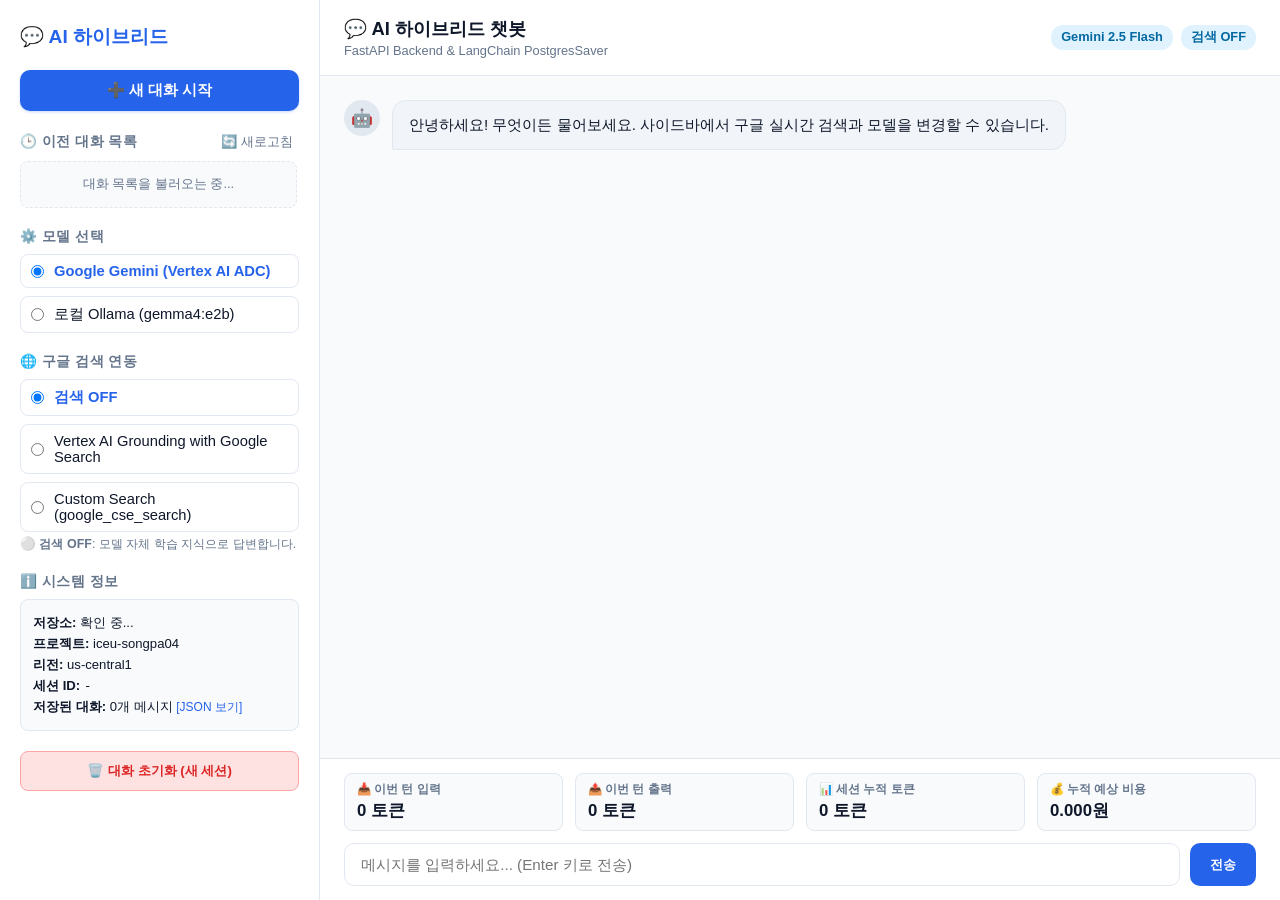
==== templates/index.html @ df87d952 "postgreSQL 연결, html/js/css 분리" ====
<!DOCTYPE html>
<html lang="ko">
<head>
  <meta charset="UTF-8">
  <meta name="viewport" content="width=device-width, initial-scale=1.0">
  <title>💬 AI 하이브리드 챗봇 (FastAPI)</title>
  <link rel="stylesheet" href="/static/css/style.css">
</head>
<body>

  <!-- 사이드바 -->
  <aside>
    <div class="brand">💬 AI 하이브리드</div>

    <button class="btn-new-chat" onclick="resetChat()">
      <span>➕ 새 대화 시작</span>
    </button>

    <div class="sessions-section">
      <div class="sessions-header">
        <div class="section-title" style="margin-bottom:0;">🕒 이전 대화 목록</div>
        <button class="btn-refresh" onclick="loadSessionsList()" title="목록 새로고침">🔄 새로고침</button>
      </div>
      <div class="sessions-container" id="sessionsList">
        <div class="sessions-empty">대화 목록을 불러오는 중...</div>
      </div>
    </div>

    <div>
      <div class="section-title">⚙️ 모델 선택</div>
      <div class="option-group">
        <label class="radio-label">
          <input type="radio" name="model" value="gemini" checked onchange="updateModelUI()">
          <span>Google Gemini (Vertex AI ADC)</span>
        </label>
        <label class="radio-label">
          <input type="radio" name="model" value="ollama" onchange="updateModelUI()">
          <span>로컬 Ollama (gemma4:e2b)</span>
        </label>
      </div>
    </div>

    <div>
      <div class="section-title">🌐 구글 검색 연동</div>
      <div class="option-group">
        <label class="radio-label">
          <input type="radio" name="searchMode" value="off" checked onchange="updateModelUI()">
          <span>검색 OFF</span>
        </label>
        <label class="radio-label">
          <input type="radio" name="searchMode" value="grounding" onchange="updateModelUI()">
          <span>Vertex AI Grounding with Google Search</span>
        </label>
        <label class="radio-label">
          <input type="radio" name="searchMode" value="cse" onchange="updateModelUI()">
          <span>Custom Search (google_cse_search)</span>
        </label>
      </div>
      <div class="search-hint" id="searchHint">
        ⚪ <b>검색 OFF</b>: 모델 자체 지식으로 답변합니다.
      </div>
    </div>

    <div>
      <div class="section-title">ℹ️ 시스템 정보</div>
      <div class="info-card">
        <div><b>저장소:</b> <span id="infoStorage">확인 중...</span></div>
        <div><b>프로젝트:</b> <span id="infoProject">iceu-songpa04</span></div>
        <div><b>리전:</b> <span id="infoLocation">us-central1</span></div>
        <div><b>세션 ID:</b> <code id="infoThread">-</code></div>
        <div><b>저장된 대화:</b> <span id="infoMsgCount">0개 메시지</span> <a id="linkHistory" href="#" target="_blank" style="font-size:0.75rem; color:var(--primary); text-decoration:none;">[JSON 보기]</a></div>
      </div>
    </div>

    <button class="btn-reset" onclick="resetChat()">
      🗑️ 대화 초기화 (새 세션)
    </button>
  </aside>

  <!-- 메인 채팅창 -->
  <main>
    <header>
      <div>
        <h2 style="font-size:1.15rem; font-weight:700;">💬 AI 하이브리드 챗봇</h2>
        <span style="font-size:0.8rem; color:var(--text-muted);">FastAPI Backend & LangChain PostgresSaver</span>
      </div>
      <div class="header-badges">
        <span class="badge" id="badgeModel">Gemini 2.5 Flash</span>
        <span class="badge" id="badgeSearch">검색 OFF</span>
      </div>
    </header>

    <div class="chat-box" id="chatBox">
      <!-- 봇 환영 메시지 -->
      <div class="msg-row bot">
        <div class="avatar bot">🤖</div>
        <div class="bubble">안녕하세요! 무엇이든 물어보세요. 사이드바에서 구글 실시간 검색과 모델을 변경할 수 있습니다.</div>
      </div>
    </div>

    <!-- 하단 토큰/비용 대시보드 및 입력창 -->
    <footer>
      <div class="metrics-bar">
        <div class="metric-card">
          <div class="metric-label">📥 이번 턴 입력</div>
          <div class="metric-val" id="metricLastInput">0 토큰</div>
        </div>
        <div class="metric-card">
          <div class="metric-label">📤 이번 턴 출력</div>
          <div class="metric-val" id="metricLastOutput">0 토큰</div>
        </div>
        <div class="metric-card">
          <div class="metric-label">📊 세션 누적 토큰</div>
          <div class="metric-val" id="metricTotalTokens">0 토큰</div>
        </div>
        <div class="metric-card">
          <div class="metric-label">💰 누적 예상 비용</div>
          <div class="metric-val" id="metricTotalCost">0.000원</div>
        </div>
      </div>

      <div class="input-bar">
        <input type="text" id="userInput" placeholder="메시지를 입력하세요... (Enter 키로 전송)" onkeydown="if(event.key==='Enter') sendMessage()">
        <button class="btn-send" id="btnSend" onclick="sendMessage()">전송</button>
      </div>
    </footer>
  </main>

  <!-- 프론트엔드 스크립트 -->
  <script src="/static/js/app.js"></script>
</body>
</html>
---- static/css/style.css ----
:root {
  --primary: #2563eb;
  --primary-hover: #1d4ed8;
  --bg-main: #f8fafc;
  --bg-card: #ffffff;
  --border-color: #e2e8f0;
  --text-main: #0f172a;
  --text-muted: #64748b;
  --bot-msg-bg: #f1f5f9;
  --user-msg-bg: #2563eb;
}

* {
  box-sizing: border-box;
  margin: 0;
  padding: 0;
}

body {
  font-family: -apple-system, BlinkMacSystemFont, "Segoe UI", Roboto, "Noto Sans KR", sans-serif;
  background-color: var(--bg-main);
  color: var(--text-main);
  display: flex;
  height: 100vh;
  overflow: hidden;
}

/* 사이드바 */
aside {
  width: 320px;
  background-color: var(--bg-card);
  border-right: 1px solid var(--border-color);
  display: flex;
  flex-direction: column;
  padding: 24px 20px;
  gap: 20px;
  overflow-y: auto;
}

.brand {
  display: flex;
  align-items: center;
  gap: 10px;
  font-size: 1.2rem;
  font-weight: 700;
  color: var(--primary);
}

.section-title {
  font-size: 0.85rem;
  text-transform: uppercase;
  font-weight: 700;
  letter-spacing: 0.5px;
  color: var(--text-muted);
  margin-bottom: 8px;
}

.option-group {
  display: flex;
  flex-direction: column;
  gap: 8px;
}

.radio-label {
  display: flex;
  align-items: center;
  gap: 10px;
  font-size: 0.92rem;
  cursor: pointer;
  padding: 8px 10px;
  border-radius: 8px;
  border: 1px solid var(--border-color);
  transition: background 0.15s;
}

.radio-label:hover {
  background: #f8fafc;
}

.radio-label input:checked + span {
  font-weight: 600;
  color: var(--primary);
}

/* 토글 스위치 */
.toggle-row {
  display: flex;
  align-items: center;
  justify-content: space-between;
  padding: 10px 12px;
  background: #f8fafc;
  border-radius: 8px;
  border: 1px solid var(--border-color);
}

.toggle-switch {
  position: relative;
  display: inline-block;
  width: 44px;
  height: 24px;
}

.toggle-switch input {
  opacity: 0;
  width: 0;
  height: 0;
}

.slider {
  position: absolute;
  cursor: pointer;
  top: 0;
  left: 0;
  right: 0;
  bottom: 0;
  background-color: #cbd5e1;
  transition: .3s;
  border-radius: 24px;
}

.slider:before {
  position: absolute;
  content: "";
  height: 18px;
  width: 18px;
  left: 3px;
  bottom: 3px;
  background-color: white;
  transition: .3s;
  border-radius: 50%;
}

input:checked + .slider {
  background-color: #10b981;
}

input:checked + .slider:before {
  transform: translateX(20px);
}

.search-hint {
  font-size: 0.78rem;
  color: var(--text-muted);
  margin-top: 4px;
  line-height: 1.4;
}

.info-card {
  background: #f8fafc;
  border: 1px solid var(--border-color);
  border-radius: 8px;
  padding: 12px;
  font-size: 0.82rem;
  line-height: 1.6;
}

/* 새 대화 시작 버튼 */
.btn-new-chat {
  background: var(--primary);
  color: white;
  border: none;
  padding: 11px 14px;
  border-radius: 10px;
  font-weight: 600;
  font-size: 0.92rem;
  cursor: pointer;
  display: flex;
  align-items: center;
  justify-content: center;
  gap: 8px;
  box-shadow: 0 1px 3px rgba(37, 99, 235, 0.25);
  transition: all 0.15s ease;
}

.btn-new-chat:hover {
  background: var(--primary-hover);
  transform: translateY(-1px);
}

/* 이전 대화 목록 */
.sessions-section {
  display: flex;
  flex-direction: column;
  gap: 8px;
}

.sessions-header {
  display: flex;
  align-items: center;
  justify-content: space-between;
}

.btn-refresh {
  background: none;
  border: none;
  color: var(--text-muted);
  cursor: pointer;
  font-size: 0.82rem;
  padding: 2px 6px;
  border-radius: 4px;
}

.btn-refresh:hover {
  background: #e2e8f0;
  color: var(--text-main);
}

.sessions-container {
  display: flex;
  flex-direction: column;
  gap: 6px;
  max-height: 240px;
  overflow-y: auto;
  padding-right: 2px;
}

.sessions-container::-webkit-scrollbar {
  width: 5px;
}

.sessions-container::-webkit-scrollbar-thumb {
  background: #cbd5e1;
  border-radius: 4px;
}

.session-item {
  display: flex;
  align-items: center;
  justify-content: space-between;
  padding: 8px 10px;
  border-radius: 8px;
  border: 1px solid var(--border-color);
  background: #ffffff;
  cursor: pointer;
  transition: all 0.15s ease;
}

.session-item:hover {
  background: #f1f5f9;
  border-color: #cbd5e1;
}

.session-item.active {
  background: #eff6ff;
  border-color: var(--primary);
  box-shadow: 0 0 0 1px var(--primary);
}

.session-item-content {
  display: flex;
  flex-direction: column;
  gap: 2px;
  overflow: hidden;
  flex: 1;
  min-width: 0;
}

.session-item-title {
  font-size: 0.85rem;
  font-weight: 600;
  color: var(--text-main);
  white-space: nowrap;
  overflow: hidden;
  text-overflow: ellipsis;
}

.session-item.active .session-item-title {
  color: var(--primary);
}

.session-item-meta {
  font-size: 0.72rem;
  color: var(--text-muted);
  display: flex;
  gap: 6px;
}

.btn-del-session {
  background: none;
  border: none;
  opacity: 0.35;
  cursor: pointer;
  padding: 3px 5px;
  border-radius: 4px;
  font-size: 0.85rem;
  transition: all 0.15s ease;
  flex-shrink: 0;
  margin-left: 6px;
}

.session-item:hover .btn-del-session {
  opacity: 0.8;
}

.btn-del-session:hover {
  opacity: 1;
  background: #fee2e2;
  color: #dc2626;
}

.sessions-empty {
  font-size: 0.8rem;
  color: var(--text-muted);
  text-align: center;
  padding: 14px 8px;
  background: #f8fafc;
  border-radius: 8px;
  border: 1px dashed var(--border-color);
}

.btn-reset {
  background: #fee2e2;
  color: #dc2626;
  border: 1px solid #fca5a5;
  padding: 10px;
  border-radius: 8px;
  font-weight: 600;
  cursor: pointer;
  display: flex;
  align-items: center;
  justify-content: center;
  gap: 6px;
  transition: background 0.15s;
}

.btn-reset:hover {
  background: #fecaca;
}

/* 메인 채팅 영역 */
main {
  flex: 1;
  display: flex;
  flex-direction: column;
  height: 100vh;
  position: relative;
}

header {
  padding: 16px 24px;
  background: var(--bg-card);
  border-bottom: 1px solid var(--border-color);
  display: flex;
  align-items: center;
  justify-content: space-between;
}

.header-badges {
  display: flex;
  gap: 8px;
  font-size: 0.8rem;
}

.badge {
  padding: 4px 10px;
  border-radius: 12px;
  background: #e0f2fe;
  color: #0369a1;
  font-weight: 600;
}

.badge.search-on {
  background: #d1fae5;
  color: #065f46;
}

.chat-box {
  flex: 1;
  overflow-y: auto;
  padding: 24px;
  display: flex;
  flex-direction: column;
  gap: 18px;
}

.msg-row {
  display: flex;
  gap: 12px;
  max-width: 80%;
}

.msg-row.user {
  align-self: flex-end;
  flex-direction: row-reverse;
}

.msg-row.bot {
  align-self: flex-start;
}

.avatar {
  width: 36px;
  height: 36px;
  border-radius: 50%;
  display: flex;
  align-items: center;
  justify-content: center;
  font-size: 1.1rem;
  flex-shrink: 0;
}

.avatar.bot {
  background: #e2e8f0;
}

.avatar.user {
  background: #bfdbfe;
}

.bubble {
  padding: 12px 16px;
  border-radius: 14px;
  font-size: 0.95rem;
  line-height: 1.55;
  word-break: break-word;
  white-space: pre-wrap;
}

.msg-row.user .bubble {
  background: var(--user-msg-bg);
  color: white;
  border-bottom-right-radius: 2px;
}

.msg-row.bot .bubble {
  background: var(--bot-msg-bg);
  color: var(--text-main);
  border: 1px solid var(--border-color);
  border-bottom-left-radius: 2px;
}

.sources-box {
  margin-top: 10px;
  padding-top: 8px;
  border-top: 1px dashed #cbd5e1;
  font-size: 0.8rem;
  color: #475569;
}

.source-link {
  display: inline-block;
  margin-right: 8px;
  margin-top: 4px;
  color: var(--primary);
  text-decoration: none;
  background: white;
  padding: 3px 8px;
  border-radius: 6px;
  border: 1px solid var(--border-color);
}

.source-link:hover {
  text-decoration: underline;
}

/* 대시보드 하단 고정 영역 */
footer {
  background: var(--bg-card);
  border-top: 1px solid var(--border-color);
  padding: 14px 24px;
  display: flex;
  flex-direction: column;
  gap: 12px;
}

.metrics-bar {
  display: grid;
  grid-template-columns: repeat(4, 1fr);
  gap: 12px;
}

.metric-card {
  background: #f8fafc;
  border: 1px solid var(--border-color);
  border-radius: 8px;
  padding: 8px 12px;
}

.metric-label {
  font-size: 0.72rem;
  color: var(--text-muted);
  font-weight: 600;
}

.metric-val {
  font-size: 1.05rem;
  font-weight: 700;
  color: var(--text-main);
  margin-top: 2px;
}

.input-bar {
  display: flex;
  gap: 10px;
}

.input-bar input {
  flex: 1;
  padding: 12px 16px;
  border-radius: 10px;
  border: 1px solid var(--border-color);
  font-size: 0.95rem;
  outline: none;
  transition: border 0.15s;
}

.input-bar input:focus {
  border-color: var(--primary);
}

.btn-send {
  background: var(--primary);
  color: white;
  border: none;
  padding: 0 20px;
  border-radius: 10px;
  font-weight: 600;
  cursor: pointer;
  display: flex;
  align-items: center;
  gap: 6px;
  transition: background 0.15s;
}

.btn-send:hover {
  background: var(--primary-hover);
}

.btn-send:disabled {
  background: #94a3b8;
  cursor: not-allowed;
}

/* 로딩 애니메이션 */
.typing {
  display: inline-flex;
  gap: 4px;
  padding: 6px 10px;
}

.typing span {
  width: 6px;
  height: 6px;
  background: #64748b;
  border-radius: 50%;
  animation: bounce 1.2s infinite ease-in-out;
}

.typing span:nth-child(2) {
  animation-delay: 0.2s;
}

.typing span:nth-child(3) {
  animation-delay: 0.4s;
}

@keyframes bounce {
  0%, 80%, 100% {
    transform: translateY(0);
  }
  40% {
    transform: translateY(-6px);
  }
}
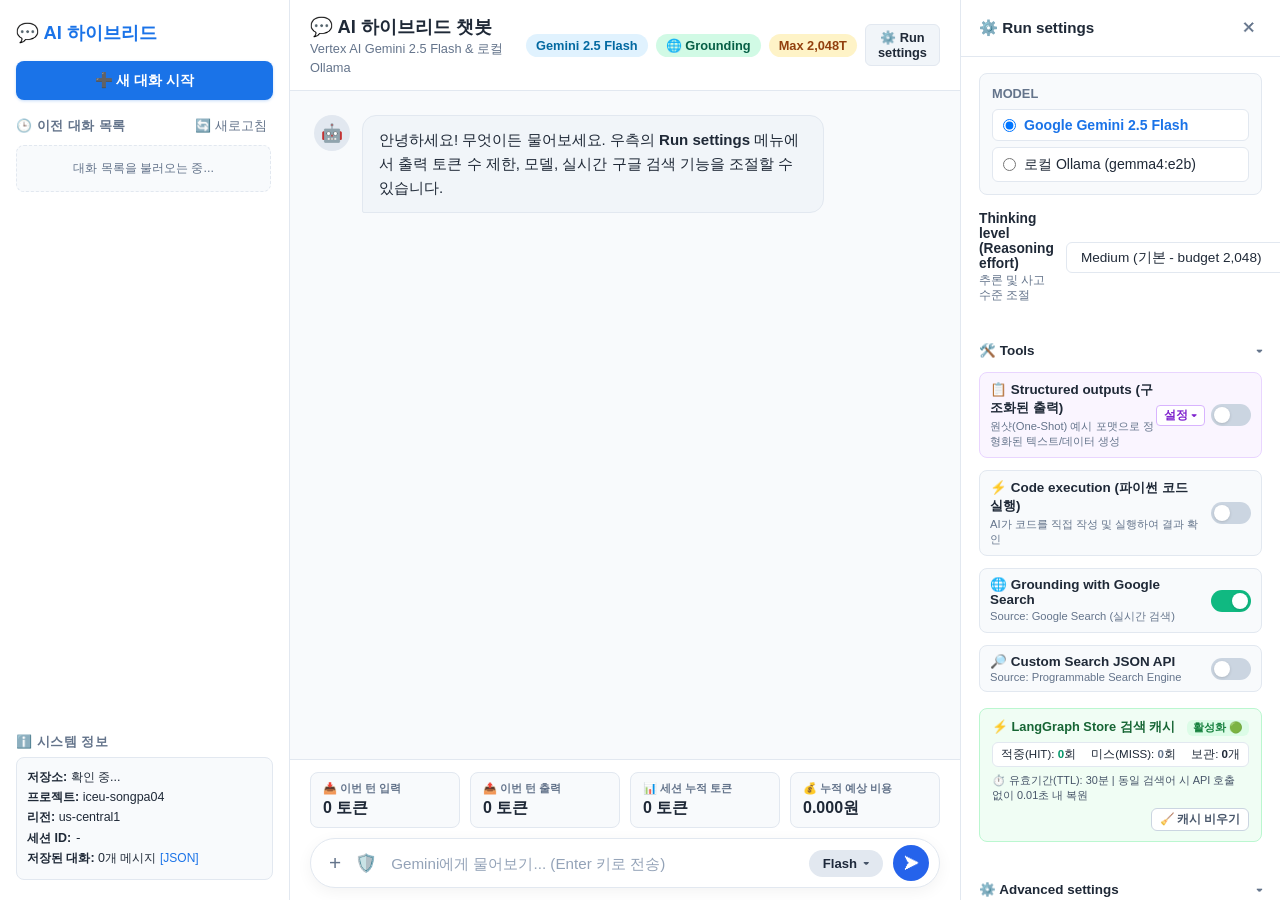
==== commit c3c25106: "feat: update index.html for improved UI and functionality - Changed title to reflect Google AI Studi" ====
--- a/templates/index.html
+++ b/templates/index.html
@@ -3,13 +3,13 @@
 <head>
   <meta charset="UTF-8">
   <meta name="viewport" content="width=device-width, initial-scale=1.0">
-  <title>💬 AI 하이브리드 챗봇 (FastAPI)</title>
+  <title>💬 AI 하이브리드 챗봇 (Google AI Studio 스타일)</title>
   <link rel="stylesheet" href="/static/css/style.css">
 </head>
 <body>
 
-  <!-- 사이드바 -->
-  <aside>
+  <!-- [1] 좌측 사이드바: 대화 목록 & 세션 관리 -->
+  <aside class="sidebar-left">
     <div class="brand">💬 AI 하이브리드</div>
 
     <button class="btn-new-chat" onclick="resetChat()">
@@ -18,7 +18,7 @@
 
     <div class="sessions-section">
       <div class="sessions-header">
-        <div class="section-title" style="margin-bottom:0;">🕒 이전 대화 목록</div>
+        <div class="section-title">🕒 이전 대화 목록</div>
         <button class="btn-refresh" onclick="loadSessionsList()" title="목록 새로고침">🔄 새로고침</button>
       </div>
       <div class="sessions-container" id="sessionsList">
@@ -27,66 +27,33 @@
     </div>
 
     <div>
-      <div class="section-title">⚙️ 모델 선택</div>
-      <div class="option-group">
-        <label class="radio-label">
-          <input type="radio" name="model" value="gemini" checked onchange="updateModelUI()">
-          <span>Google Gemini (Vertex AI ADC)</span>
-        </label>
-        <label class="radio-label">
-          <input type="radio" name="model" value="ollama" onchange="updateModelUI()">
-          <span>로컬 Ollama (gemma4:e2b)</span>
-        </label>
-      </div>
-    </div>
-
-    <div>
-      <div class="section-title">🌐 구글 검색 연동</div>
-      <div class="option-group">
-        <label class="radio-label">
-          <input type="radio" name="searchMode" value="off" checked onchange="updateModelUI()">
-          <span>검색 OFF</span>
-        </label>
-        <label class="radio-label">
-          <input type="radio" name="searchMode" value="grounding" onchange="updateModelUI()">
-          <span>Vertex AI Grounding with Google Search</span>
-        </label>
-        <label class="radio-label">
-          <input type="radio" name="searchMode" value="cse" onchange="updateModelUI()">
-          <span>Custom Search (google_cse_search)</span>
-        </label>
-      </div>
-      <div class="search-hint" id="searchHint">
-        ⚪ <b>검색 OFF</b>: 모델 자체 지식으로 답변합니다.
-      </div>
-    </div>
-
-    <div>
-      <div class="section-title">ℹ️ 시스템 정보</div>
+      <div class="section-title" style="margin-bottom:6px;">ℹ️ 시스템 정보</div>
       <div class="info-card">
         <div><b>저장소:</b> <span id="infoStorage">확인 중...</span></div>
         <div><b>프로젝트:</b> <span id="infoProject">iceu-songpa04</span></div>
         <div><b>리전:</b> <span id="infoLocation">us-central1</span></div>
         <div><b>세션 ID:</b> <code id="infoThread">-</code></div>
-        <div><b>저장된 대화:</b> <span id="infoMsgCount">0개 메시지</span> <a id="linkHistory" href="#" target="_blank" style="font-size:0.75rem; color:var(--primary); text-decoration:none;">[JSON 보기]</a></div>
-      </div>
-    </div>
-
-    <button class="btn-reset" onclick="resetChat()">
-      🗑️ 대화 초기화 (새 세션)
-    </button>
+        <div><b>저장된 대화:</b> <span id="infoMsgCount">0개 메시지</span> <a id="linkHistory" href="#" target="_blank" style="font-size:0.75rem; color:var(--primary); text-decoration:none;">[JSON]</a></div>
+      </div>
+    </div>
   </aside>
 
-  <!-- 메인 채팅창 -->
+  <!-- [2] 중앙 메인 채팅창 -->
   <main>
     <header>
       <div>
         <h2 style="font-size:1.15rem; font-weight:700;">💬 AI 하이브리드 챗봇</h2>
-        <span style="font-size:0.8rem; color:var(--text-muted);">FastAPI Backend & LangChain PostgresSaver</span>
+        <span style="font-size:0.8rem; color:var(--text-muted);">Vertex AI Gemini 2.5 Flash & 로컬 Ollama</span>
       </div>
       <div class="header-badges">
         <span class="badge" id="badgeModel">Gemini 2.5 Flash</span>
-        <span class="badge" id="badgeSearch">검색 OFF</span>
+        <span class="badge search-on" id="badgeSearch">🌐 Grounding</span>
+        <span class="badge token-limit-badge" id="badgeMaxTokens">Max 2,048T</span>
+        <span class="badge" id="badgeStructured" style="display:none; background:#ede9fe; color:#6d28d9;">📋 구조화된 출력</span>
+        <span class="badge" id="badgeCodeExecution" style="display:none; background:#ecfdf5; color:#047857;">⚡ Code Exec</span>
+        <button class="btn-toggle-run-settings" onclick="toggleRightPanel()" title="Run settings 열기/닫기">
+          ⚙️ Run settings
+        </button>
       </div>
     </header>
 
@@ -94,7 +61,7 @@
       <!-- 봇 환영 메시지 -->
       <div class="msg-row bot">
         <div class="avatar bot">🤖</div>
-        <div class="bubble">안녕하세요! 무엇이든 물어보세요. 사이드바에서 구글 실시간 검색과 모델을 변경할 수 있습니다.</div>
+        <div class="bubble">안녕하세요! 무엇이든 물어보세요. 우측의 <b>Run settings</b> 메뉴에서 출력 토큰 수 제한, 모델, 실시간 구글 검색 기능을 조절할 수 있습니다.</div>
       </div>
     </div>
 
@@ -119,15 +86,282 @@
         </div>
       </div>
 
-      <div class="input-bar">
-        <input type="text" id="userInput" placeholder="메시지를 입력하세요... (Enter 키로 전송)" onkeydown="if(event.key==='Enter') sendMessage()">
-        <button class="btn-send" id="btnSend" onclick="sendMessage()">전송</button>
+      <!-- 하단 모던 프롬프트 입력창 (Gemini 스타일 + 모델/추론선택 팝업) -->
+      <div class="prompt-input-container">
+        <!-- 새 대화(+) 버튼 -->
+        <button type="button" class="btn-prompt-plus" onclick="resetChat()" title="새로운 대화 시작">
+          +
+        </button>
+
+        <span class="prompt-shield-icon">🛡️</span>
+
+        <!-- 사용자 프롬프트 입력창 -->
+        <input type="text" id="userInput" class="prompt-text-input" placeholder="Gemini에게 물어보기... (Enter 키로 전송)" onkeydown="if(event.key==='Enter') sendMessage()">
+
+        <!-- 모델 / 추론 모드(Reasoning Effort) 선택 캡슐 버튼 & 팝업 메뉴 (사용자 첨부 사진 스타일) -->
+        <div class="model-picker-container" id="modelPickerContainer">
+          <button type="button" class="btn-model-capsule" id="btnModelCapsule" onclick="toggleModelDropdown(event)" title="모델 및 추론 수준(Reasoning effort) 변경">
+            <span id="modelCapsuleLabel">Flash</span>
+            <span class="capsule-caret" id="capsuleCaret">▾</span>
+          </button>
+
+          <!-- 플로팅 팝업 메뉴 -->
+          <div class="model-popup-menu" id="modelPopupMenu" style="display: none;">
+            <div class="popup-option-item active" id="popOpt_flash" onclick="selectModelEffort('gemini', 'medium', 'Flash')">
+              <span class="pop-check">✓</span>
+              <div class="pop-info">
+                <div class="pop-title">2.5 Flash</div>
+                <div class="pop-desc">무엇이든 도움을 받으세요 (기본)</div>
+              </div>
+            </div>
+
+            <div class="popup-option-item" id="popOpt_thinking" onclick="selectModelEffort('gemini', 'high', '사고 모델')">
+              <span class="pop-check">✓</span>
+              <div class="pop-info">
+                <div class="pop-title">2.5 사고 모델 (Thinking)</div>
+                <div class="pop-desc">복잡한 문제 해결 (reasoning_effort: High)</div>
+              </div>
+            </div>
+
+            <div class="popup-option-item" id="popOpt_fast" onclick="selectModelEffort('gemini', 'low', '빠른 추론')">
+              <span class="pop-check">✓</span>
+              <div class="pop-info">
+                <div class="pop-title">2.5 빠른 추론 (Fast)</div>
+                <div class="pop-desc">간결하고 신속한 응답 (reasoning_effort: Low)</div>
+              </div>
+            </div>
+
+            <div class="popup-divider"></div>
+
+            <div class="popup-option-item" id="popOpt_ollama" onclick="selectModelEffort('ollama', 'medium', 'Ollama')">
+              <span class="pop-check">✓</span>
+              <div class="pop-info">
+                <div class="pop-title">로컬 Ollama</div>
+                <div class="pop-desc">gemma4:e2b 온디바이스 무료 실행</div>
+              </div>
+            </div>
+          </div>
+        </div>
+
+        <!-- 전송 버튼 -->
+        <button class="btn-send-round" id="btnSend" onclick="sendMessage()" title="전송">
+          ➤
+        </button>
       </div>
     </footer>
   </main>
+
+  <!-- [3] 우측 사이드바: Google AI Studio 스타일 Run settings (출력 토큰 제한 포함) -->
+  <aside class="sidebar-right" id="rightPanel">
+    <div class="panel-header">
+      <div class="panel-title">
+        <span>⚙️ Run settings</span>
+      </div>
+      <div class="panel-header-actions">
+        <button class="btn-panel-action" onclick="toggleRightPanel()" title="패널 닫기">✕</button>
+      </div>
+    </div>
+
+    <div class="panel-body">
+      <!-- 모델 선택 -->
+      <div class="setting-card">
+        <div class="setting-card-title">Model</div>
+        <div class="option-group">
+          <label class="radio-label">
+            <input type="radio" name="model" value="gemini" checked onchange="updateModelUI()">
+            <span>Google Gemini 2.5 Flash</span>
+          </label>
+          <label class="radio-label">
+            <input type="radio" name="model" value="ollama" onchange="updateModelUI()">
+            <span>로컬 Ollama (gemma4:e2b)</span>
+          </label>
+        </div>
+      </div>
+
+      <!-- Thinking level / Reasoning effort -->
+      <div class="setting-row">
+        <div class="setting-label-group">
+          <span class="setting-label">Thinking level (Reasoning effort)</span>
+          <span class="setting-subtext">추론 및 사고 수준 조절</span>
+        </div>
+        <select class="select-input" id="thinkingLevel" onchange="updateThinkingLevel()">
+          <option value="low">Low (가벼운 추론 - budget 1,024)</option>
+          <option value="medium" selected>Medium (기본 - budget 2,048)</option>
+          <option value="high">High (심층 사고 모델 - budget 8,192)</option>
+        </select>
+      </div>
+
+      <div class="divider"></div>
+
+      <!-- Tools (구글 검색 연동) -->
+      <div class="collapsible-section">
+        <div class="collapsible-header" onclick="toggleSection('toolsContent', 'toolsCaret')">
+          <span>🛠️ Tools</span>
+          <span class="caret" id="toolsCaret">▾</span>
+        </div>
+        <div class="collapsible-content" id="toolsContent">
+          <!-- Structured Outputs (구조화된 출력 - 원샷 예시 포맷팅) -->
+          <div class="tool-row structured-tool-row">
+            <div style="display: flex; align-items: center; justify-content: space-between; width: 100%;">
+              <div class="tool-info">
+                <span class="tool-name">📋 Structured outputs (구조화된 출력)</span>
+                <span class="tool-source">원샷(One-Shot) 예시 포맷으로 정형화된 텍스트/데이터 생성</span>
+              </div>
+              <div style="display: flex; align-items: center; gap: 6px;">
+                <button type="button" class="btn-config-toggle" id="btnToggleStructuredConfig" onclick="toggleStructuredConfig()" title="원샷 포맷 설정 열기/닫기">설정 ▾</button>
+                <label class="toggle-switch">
+                  <input type="checkbox" id="toggleStructuredOutput" onchange="onStructuredToggle()">
+                  <span class="slider"></span>
+                </label>
+              </div>
+            </div>
+
+            <!-- One-Shot 예시 포맷 설정 영역 (토글 켜지거나 설정 버튼 클릭 시 표시) -->
+            <div class="structured-config-area" id="structuredConfigArea" style="display: none;">
+              <div class="structured-header">
+                <span class="structured-title">✨ 원샷 템플릿:</span>
+                <select class="select-input-sm" id="presetSelect" onchange="applyStructuredPreset()">
+                  <option value="news" selected>📰 뉴스 기사 요약 (뉴스 제목 / 기자 / 요약)</option>
+                  <option value="summary_text">📋 일반 텍스트 요약 (주제 / 포인트 / 결론)</option>
+                  <option value="qa">❓ Q&A 문답 양식</option>
+                  <option value="json_summary">💻 JSON 포맷 (객체 형식)</option>
+                  <option value="custom">✍️ 직접 작성 (Custom)</option>
+                </select>
+              </div>
+
+              <!-- 원샷 예시 입력 (선택) -->
+              <div class="structured-field">
+                <label class="field-label">예시 입력/질문 (Example Input - 선택):</label>
+                <input type="text" id="oneShotInput" class="text-input-sm" placeholder="예: 링크 페이지 : https://..." value="링크 페이지 : https://www.hani.co.kr/arti/international/international_general/1284117.html">
+              </div>
+
+              <!-- 원샷 예시 출력 포맷 (필수) -->
+              <div class="structured-field">
+                <div style="display:flex; justify-content:space-between; align-items:center;">
+                  <label class="field-label">예시 출력 포맷 (Example Output Format):</label>
+                  <button type="button" class="btn-format-json" onclick="resetOneShotFormat()" title="선택된 템플릿 기본값 복원">예시 복원</button>
+                </div>
+                <textarea id="oneShotOutput" class="textarea-sm" rows="6" spellcheck="false">뉴스 제목 : 
+기자 이름 : 
+뉴스 내용 요약 : </textarea>
+              </div>
+
+              <div class="structured-hint">
+                💡 AI가 위의 원샷 예시 포맷(라벨, 서식, 줄바꿈)을 엄격히 학습하여 동일한 텍스트 구조로 답변합니다.
+              </div>
+            </div>
+          </div>
+
+          <!-- Code Execution (파이썬 코드 실행) -->
+          <div class="tool-row">
+            <div class="tool-info">
+              <span class="tool-name">⚡ Code execution (파이썬 코드 실행)</span>
+              <span class="tool-source">AI가 코드를 직접 작성 및 실행하여 결과 확인</span>
+            </div>
+            <label class="toggle-switch">
+              <input type="checkbox" id="toggleCodeExecution" onchange="onCodeExecutionToggle()">
+              <span class="slider"></span>
+            </label>
+          </div>
+
+          <!-- Grounding with Google Search -->
+          <div class="tool-row">
+            <div class="tool-info">
+              <span class="tool-name">🌐 Grounding with Google Search</span>
+              <span class="tool-source">Source: Google Search (실시간 검색)</span>
+            </div>
+            <label class="toggle-switch">
+              <input type="checkbox" id="toggleGrounding" checked onchange="onSearchToggle('grounding')">
+              <span class="slider"></span>
+            </label>
+          </div>
+
+          <!-- Programmable Custom Search -->
+          <div class="tool-row">
+            <div class="tool-info">
+              <span class="tool-name">🔎 Custom Search JSON API</span>
+              <span class="tool-source">Source: Programmable Search Engine</span>
+            </div>
+            <label class="toggle-switch">
+              <input type="checkbox" id="toggleCSE" onchange="onSearchToggle('cse')">
+              <span class="slider"></span>
+            </label>
+          </div>
+
+          <!-- LangGraph Store 검색 캐시 모니터 카드 -->
+          <div class="cache-monitor-card">
+            <div class="cache-monitor-header">
+              <span class="cache-monitor-title">⚡ LangGraph Store 검색 캐시</span>
+              <span class="cache-status-badge">활성화 🟢</span>
+            </div>
+            <div class="cache-stats-row">
+              <div>적중(HIT): <b id="cacheHitCount" style="color:#059669;">0</b>회</div>
+              <div>미스(MISS): <b id="cacheMissCount" style="color:#64748b;">0</b>회</div>
+              <div>보관: <b id="cachedItemCount">0</b>개</div>
+            </div>
+            <div class="cache-subtext">
+              ⏱️ 유효기간(TTL): 30분 | 동일 검색어 시 API 호출 없이 0.01초 내 복원
+            </div>
+            <button type="button" class="btn-clear-cache" onclick="clearSearchCache()">
+              🧹 캐시 비우기
+            </button>
+          </div>
+        </div>
+      </div>
+
+      <div class="divider"></div>
+
+      <!-- Advanced settings (맨 아래에 Output length 배치!) -->
+      <div class="collapsible-section">
+        <div class="collapsible-header" onclick="toggleSection('advancedContent', 'advancedCaret')">
+          <span>⚙️ Advanced settings</span>
+          <span class="caret" id="advancedCaret">▾</span>
+        </div>
+        <div class="collapsible-content" id="advancedContent">
+          <!-- Temperature (온도) -->
+          <div class="slider-control-group">
+            <div class="slider-header">
+              <span class="setting-label">Temperature</span>
+              <input type="number" id="tempInput" class="num-box" min="0" max="2" step="0.1" value="0.7" oninput="syncTemp('input')">
+            </div>
+            <input type="range" id="tempSlider" class="range-slider" min="0" max="2" step="0.1" value="0.7" oninput="syncTemp('slider')">
+            <div class="slider-hints">
+              <span>0.0 (정확/일관)</span>
+              <span>1.0 (균형)</span>
+              <span>2.0 (창의적)</span>
+            </div>
+          </div>
+
+          <!-- ★ Output length (LLM 출력 토큰 수 제한 - Google AI Studio 오른쪽 맨 아래 기능!) ★ -->
+          <div class="slider-control-group token-limit-group">
+            <div class="slider-header">
+              <div class="setting-label-wrap">
+                <span class="setting-label bold-label">Output length</span>
+                <span class="token-badge" id="tokenBadge">2,048 토큰</span>
+              </div>
+              <input type="number" id="outputLengthInput" class="num-box token-input" min="64" max="8192" step="64" value="2048" oninput="syncOutputLength('input')">
+            </div>
+            <input type="range" id="outputLengthSlider" class="range-slider" min="64" max="8192" step="64" value="2048" oninput="syncOutputLength('slider')">
+            
+            <!-- 편리한 프리셋 버튼 -->
+            <div class="token-presets">
+              <button type="button" class="preset-btn" onclick="setTokenPreset(256)">256 (짧게)</button>
+              <button type="button" class="preset-btn" onclick="setTokenPreset(512)">512</button>
+              <button type="button" class="preset-btn" onclick="setTokenPreset(1024)">1,024</button>
+              <button type="button" class="preset-btn active" id="preset2048" onclick="setTokenPreset(2048)">2,048</button>
+              <button type="button" class="preset-btn" onclick="setTokenPreset(4096)">4,096</button>
+              <button type="button" class="preset-btn" onclick="setTokenPreset(8192)">8,192 (최대)</button>
+            </div>
+            <div class="token-hint">
+              🎯 <b>출력 토큰 제한</b>: 모델이 한 번의 답변에서 생성할 수 있는 최대 토큰 수를 제어합니다. 숫자를 작게 설정하면 답변이 간결해지고 불필요한 토큰 비용을 방지할 수 있습니다.
+            </div>
+          </div>
+        </div>
+      </div>
+    </div>
+  </aside>
 
   <!-- 프론트엔드 스크립트 -->
   <script src="/static/js/app.js"></script>
 </body>
 </html>
-
--- a/static/css/style.css
+++ b/static/css/style.css
@@ -1,13 +1,14 @@
 :root {
-  --primary: #2563eb;
-  --primary-hover: #1d4ed8;
+  --primary: #1a73e8;
+  --primary-hover: #1557b0;
+  --primary-light: #e8f0fe;
   --bg-main: #f8fafc;
   --bg-card: #ffffff;
   --border-color: #e2e8f0;
-  --text-main: #0f172a;
+  --text-main: #1f2937;
   --text-muted: #64748b;
   --bot-msg-bg: #f1f5f9;
-  --user-msg-bg: #2563eb;
+  --user-msg-bg: #1a73e8;
 }
 
 * {
@@ -25,133 +26,28 @@
   overflow: hidden;
 }
 
-/* 사이드바 */
-aside {
-  width: 320px;
+/* ==============================================================================
+   [1] 좌측 사이드바 (대화 목록 & 세션 관리)
+   ============================================================================== */
+aside.sidebar-left {
+  width: 290px;
   background-color: var(--bg-card);
   border-right: 1px solid var(--border-color);
   display: flex;
   flex-direction: column;
-  padding: 24px 20px;
-  gap: 20px;
+  padding: 20px 16px;
+  gap: 16px;
   overflow-y: auto;
+  flex-shrink: 0;
 }
 
 .brand {
   display: flex;
   align-items: center;
-  gap: 10px;
-  font-size: 1.2rem;
+  gap: 8px;
+  font-size: 1.15rem;
   font-weight: 700;
   color: var(--primary);
-}
-
-.section-title {
-  font-size: 0.85rem;
-  text-transform: uppercase;
-  font-weight: 700;
-  letter-spacing: 0.5px;
-  color: var(--text-muted);
-  margin-bottom: 8px;
-}
-
-.option-group {
-  display: flex;
-  flex-direction: column;
-  gap: 8px;
-}
-
-.radio-label {
-  display: flex;
-  align-items: center;
-  gap: 10px;
-  font-size: 0.92rem;
-  cursor: pointer;
-  padding: 8px 10px;
-  border-radius: 8px;
-  border: 1px solid var(--border-color);
-  transition: background 0.15s;
-}
-
-.radio-label:hover {
-  background: #f8fafc;
-}
-
-.radio-label input:checked + span {
-  font-weight: 600;
-  color: var(--primary);
-}
-
-/* 토글 스위치 */
-.toggle-row {
-  display: flex;
-  align-items: center;
-  justify-content: space-between;
-  padding: 10px 12px;
-  background: #f8fafc;
-  border-radius: 8px;
-  border: 1px solid var(--border-color);
-}
-
-.toggle-switch {
-  position: relative;
-  display: inline-block;
-  width: 44px;
-  height: 24px;
-}
-
-.toggle-switch input {
-  opacity: 0;
-  width: 0;
-  height: 0;
-}
-
-.slider {
-  position: absolute;
-  cursor: pointer;
-  top: 0;
-  left: 0;
-  right: 0;
-  bottom: 0;
-  background-color: #cbd5e1;
-  transition: .3s;
-  border-radius: 24px;
-}
-
-.slider:before {
-  position: absolute;
-  content: "";
-  height: 18px;
-  width: 18px;
-  left: 3px;
-  bottom: 3px;
-  background-color: white;
-  transition: .3s;
-  border-radius: 50%;
-}
-
-input:checked + .slider {
-  background-color: #10b981;
-}
-
-input:checked + .slider:before {
-  transform: translateX(20px);
-}
-
-.search-hint {
-  font-size: 0.78rem;
-  color: var(--text-muted);
-  margin-top: 4px;
-  line-height: 1.4;
-}
-
-.info-card {
-  background: #f8fafc;
-  border: 1px solid var(--border-color);
-  border-radius: 8px;
-  padding: 12px;
-  font-size: 0.82rem;
-  line-height: 1.6;
 }
 
 /* 새 대화 시작 버튼 */
@@ -159,16 +55,16 @@
   background: var(--primary);
   color: white;
   border: none;
-  padding: 11px 14px;
-  border-radius: 10px;
-  font-weight: 600;
-  font-size: 0.92rem;
+  padding: 10px 14px;
+  border-radius: 8px;
+  font-weight: 600;
+  font-size: 0.9rem;
   cursor: pointer;
   display: flex;
   align-items: center;
   justify-content: center;
   gap: 8px;
-  box-shadow: 0 1px 3px rgba(37, 99, 235, 0.25);
+  box-shadow: 0 1px 3px rgba(26, 115, 232, 0.25);
   transition: all 0.15s ease;
 }
 
@@ -182,12 +78,22 @@
   display: flex;
   flex-direction: column;
   gap: 8px;
+  flex: 1;
+  min-height: 180px;
 }
 
 .sessions-header {
   display: flex;
   align-items: center;
   justify-content: space-between;
+}
+
+.section-title {
+  font-size: 0.8rem;
+  text-transform: uppercase;
+  font-weight: 700;
+  letter-spacing: 0.5px;
+  color: var(--text-muted);
 }
 
 .btn-refresh {
@@ -195,7 +101,7 @@
   border: none;
   color: var(--text-muted);
   cursor: pointer;
-  font-size: 0.82rem;
+  font-size: 0.8rem;
   padding: 2px 6px;
   border-radius: 4px;
 }
@@ -209,7 +115,7 @@
   display: flex;
   flex-direction: column;
   gap: 6px;
-  max-height: 240px;
+  max-height: 300px;
   overflow-y: auto;
   padding-right: 2px;
 }
@@ -256,7 +162,7 @@
 }
 
 .session-item-title {
-  font-size: 0.85rem;
+  font-size: 0.84rem;
   font-weight: 600;
   color: var(--text-main);
   white-space: nowrap;
@@ -269,37 +175,48 @@
 }
 
 .session-item-meta {
-  font-size: 0.72rem;
+  font-size: 0.7rem;
   color: var(--text-muted);
   display: flex;
   gap: 6px;
 }
 
-.btn-del-session {
+.session-item-actions {
+  display: flex;
+  align-items: center;
+  gap: 2px;
+  opacity: 0.35;
+  transition: opacity 0.15s ease;
+  flex-shrink: 0;
+  margin-left: 4px;
+}
+
+.session-item:hover .session-item-actions {
+  opacity: 1;
+}
+
+.btn-action-session {
   background: none;
   border: none;
-  opacity: 0.35;
   cursor: pointer;
   padding: 3px 5px;
   border-radius: 4px;
-  font-size: 0.85rem;
+  font-size: 0.82rem;
   transition: all 0.15s ease;
-  flex-shrink: 0;
-  margin-left: 6px;
-}
-
-.session-item:hover .btn-del-session {
-  opacity: 0.8;
+}
+
+.btn-edit-session:hover {
+  background: #e0f2fe;
+  color: var(--primary);
 }
 
 .btn-del-session:hover {
-  opacity: 1;
   background: #fee2e2;
   color: #dc2626;
 }
 
 .sessions-empty {
-  font-size: 0.8rem;
+  font-size: 0.78rem;
   color: var(--text-muted);
   text-align: center;
   padding: 14px 8px;
@@ -308,45 +225,40 @@
   border: 1px dashed var(--border-color);
 }
 
-.btn-reset {
-  background: #fee2e2;
-  color: #dc2626;
-  border: 1px solid #fca5a5;
+.info-card {
+  background: #f8fafc;
+  border: 1px solid var(--border-color);
+  border-radius: 8px;
   padding: 10px;
-  border-radius: 8px;
-  font-weight: 600;
-  cursor: pointer;
-  display: flex;
-  align-items: center;
-  justify-content: center;
-  gap: 6px;
-  transition: background 0.15s;
-}
-
-.btn-reset:hover {
-  background: #fecaca;
-}
-
-/* 메인 채팅 영역 */
+  font-size: 0.78rem;
+  line-height: 1.6;
+}
+
+/* ==============================================================================
+   [2] 메인 채팅 영역 (가운데)
+   ============================================================================== */
 main {
   flex: 1;
   display: flex;
   flex-direction: column;
   height: 100vh;
   position: relative;
+  min-width: 0;
 }
 
 header {
-  padding: 16px 24px;
+  padding: 14px 20px;
   background: var(--bg-card);
   border-bottom: 1px solid var(--border-color);
   display: flex;
   align-items: center;
   justify-content: space-between;
+  gap: 12px;
 }
 
 .header-badges {
   display: flex;
+  align-items: center;
   gap: 8px;
   font-size: 0.8rem;
 }
@@ -357,11 +269,37 @@
   background: #e0f2fe;
   color: #0369a1;
   font-weight: 600;
+  white-space: nowrap;
 }
 
 .badge.search-on {
   background: #d1fae5;
   color: #065f46;
+}
+
+.badge.token-limit-badge {
+  background: #fef3c7;
+  color: #92400e;
+}
+
+.btn-toggle-run-settings {
+  background: #f1f5f9;
+  border: 1px solid var(--border-color);
+  padding: 5px 12px;
+  border-radius: 6px;
+  font-size: 0.8rem;
+  font-weight: 600;
+  color: var(--text-main);
+  cursor: pointer;
+  display: flex;
+  align-items: center;
+  gap: 6px;
+  transition: all 0.15s ease;
+}
+
+.btn-toggle-run-settings:hover {
+  background: #e2e8f0;
+  border-color: #cbd5e1;
 }
 
 .chat-box {
@@ -376,7 +314,7 @@
 .msg-row {
   display: flex;
   gap: 12px;
-  max-width: 80%;
+  max-width: 82%;
 }
 
 .msg-row.user {
@@ -399,19 +337,14 @@
   flex-shrink: 0;
 }
 
-.avatar.bot {
-  background: #e2e8f0;
-}
-
-.avatar.user {
-  background: #bfdbfe;
-}
+.avatar.bot { background: #e2e8f0; }
+.avatar.user { background: #bfdbfe; }
 
 .bubble {
   padding: 12px 16px;
   border-radius: 14px;
-  font-size: 0.95rem;
-  line-height: 1.55;
+  font-size: 0.94rem;
+  line-height: 1.6;
   word-break: break-word;
   white-space: pre-wrap;
 }
@@ -449,24 +382,22 @@
   border: 1px solid var(--border-color);
 }
 
-.source-link:hover {
-  text-decoration: underline;
-}
+.source-link:hover { text-decoration: underline; }
 
 /* 대시보드 하단 고정 영역 */
 footer {
   background: var(--bg-card);
   border-top: 1px solid var(--border-color);
-  padding: 14px 24px;
-  display: flex;
-  flex-direction: column;
-  gap: 12px;
+  padding: 12px 20px;
+  display: flex;
+  flex-direction: column;
+  gap: 10px;
 }
 
 .metrics-bar {
   display: grid;
   grid-template-columns: repeat(4, 1fr);
-  gap: 12px;
+  gap: 10px;
 }
 
 .metric-card {
@@ -476,59 +407,209 @@
   padding: 8px 12px;
 }
 
-.metric-label {
-  font-size: 0.72rem;
-  color: var(--text-muted);
-  font-weight: 600;
-}
-
-.metric-val {
-  font-size: 1.05rem;
+.metric-label { font-size: 0.7rem; color: var(--text-muted); font-weight: 600; }
+.metric-val { font-size: 1rem; font-weight: 700; color: var(--text-main); margin-top: 2px; }
+
+/* ==============================================================================
+   Gemini 스타일 프롬프트 입력창 & 모델/추론(Reasoning) 선택 팝업
+   ============================================================================== */
+.prompt-input-container {
+  display: flex;
+  align-items: center;
+  background: #ffffff;
+  border: 1.5px solid #e2e8f0;
+  border-radius: 9999px;
+  padding: 6px 10px 6px 14px;
+  gap: 10px;
+  box-shadow: 0 4px 16px rgba(0, 0, 0, 0.05);
+  position: relative;
+  transition: all 0.2s ease;
+}
+
+.prompt-input-container:focus-within {
+  border-color: #2563eb;
+  box-shadow: 0 4px 20px rgba(37, 99, 235, 0.12);
+}
+
+.btn-prompt-plus {
+  background: none;
+  border: none;
+  font-size: 1.3rem;
+  font-weight: 400;
+  color: #64748b;
+  cursor: pointer;
+  padding: 0 4px;
+  line-height: 1;
+  display: flex;
+  align-items: center;
+  justify-content: center;
+  transition: color 0.15s ease;
+}
+
+.btn-prompt-plus:hover {
+  color: #1e293b;
+}
+
+.prompt-shield-icon {
+  font-size: 1.1rem;
+  color: #64748b;
+  user-select: none;
+}
+
+.prompt-text-input {
+  flex: 1;
+  border: none;
+  outline: none;
+  font-size: 0.95rem;
+  color: #1e293b;
+  background: transparent;
+  padding: 8px 4px;
+}
+
+.prompt-text-input::placeholder {
+  color: #94a3b8;
+}
+
+/* 모델 / Reasoning Effort 캡슐 버튼 */
+.model-picker-container {
+  position: relative;
+  display: flex;
+  align-items: center;
+}
+
+.btn-model-capsule {
+  background: #e2e8f0;
+  border: none;
+  border-radius: 9999px;
+  padding: 6px 14px;
+  font-size: 0.82rem;
+  font-weight: 600;
+  color: #1e293b;
+  cursor: pointer;
+  display: flex;
+  align-items: center;
+  gap: 6px;
+  transition: all 0.15s ease;
+  user-select: none;
+}
+
+.btn-model-capsule:hover {
+  background: #cbd5e1;
+}
+
+.capsule-caret {
+  font-size: 0.75rem;
+  color: #475569;
+  transition: transform 0.2s ease;
+}
+
+/* 플로팅 팝업 메뉴 (사용자 첨부 사진 스타일) */
+.model-popup-menu {
+  position: absolute;
+  bottom: calc(100% + 12px);
+  right: 0;
+  background: #ffffff;
+  border: 1px solid #e2e8f0;
+  border-radius: 18px;
+  box-shadow: 0 12px 36px rgba(0, 0, 0, 0.12), 0 2px 8px rgba(0, 0, 0, 0.06);
+  min-width: 280px;
+  padding: 8px;
+  z-index: 1000;
+  animation: popupFadeIn 0.15s ease;
+}
+
+@keyframes popupFadeIn {
+  from { opacity: 0; transform: translateY(6px); }
+  to { opacity: 1; transform: translateY(0); }
+}
+
+.popup-option-item {
+  display: flex;
+  align-items: flex-start;
+  gap: 10px;
+  padding: 10px 14px;
+  border-radius: 12px;
+  cursor: pointer;
+  transition: background 0.15s ease;
+  user-select: none;
+}
+
+.popup-option-item:hover {
+  background: #f1f5f9;
+}
+
+.popup-option-item.active {
+  background: #f8fafc;
+}
+
+.pop-check {
+  font-size: 0.95rem;
   font-weight: 700;
-  color: var(--text-main);
-  margin-top: 2px;
-}
-
-.input-bar {
-  display: flex;
-  gap: 10px;
-}
-
-.input-bar input {
-  flex: 1;
-  padding: 12px 16px;
-  border-radius: 10px;
-  border: 1px solid var(--border-color);
+  color: #0f172a;
+  width: 16px;
+  flex-shrink: 0;
+  visibility: hidden;
+  margin-top: 1px;
+}
+
+.popup-option-item.active .pop-check {
+  visibility: visible;
+}
+
+.pop-info {
+  display: flex;
+  flex-direction: column;
+  gap: 2px;
+}
+
+.pop-title {
+  font-size: 0.88rem;
+  font-weight: 600;
+  color: #0f172a;
+}
+
+.popup-option-item.active .pop-title {
+  color: #2563eb;
+  font-weight: 700;
+}
+
+.pop-desc {
+  font-size: 0.75rem;
+  color: #64748b;
+  line-height: 1.35;
+}
+
+.popup-divider {
+  height: 1px;
+  background: #e2e8f0;
+  margin: 6px 0;
+}
+
+.btn-send-round {
+  background: #2563eb;
+  color: #ffffff;
+  border: none;
+  width: 36px;
+  height: 36px;
+  border-radius: 50%;
+  display: flex;
+  align-items: center;
+  justify-content: center;
   font-size: 0.95rem;
-  outline: none;
-  transition: border 0.15s;
-}
-
-.input-bar input:focus {
-  border-color: var(--primary);
-}
-
-.btn-send {
-  background: var(--primary);
-  color: white;
-  border: none;
-  padding: 0 20px;
-  border-radius: 10px;
-  font-weight: 600;
-  cursor: pointer;
-  display: flex;
-  align-items: center;
-  gap: 6px;
-  transition: background 0.15s;
-}
-
-.btn-send:hover {
-  background: var(--primary-hover);
-}
-
-.btn-send:disabled {
+  cursor: pointer;
+  transition: all 0.15s ease;
+  flex-shrink: 0;
+}
+
+.btn-send-round:hover {
+  background: #1d4ed8;
+  transform: scale(1.05);
+}
+
+.btn-send-round:disabled {
   background: #94a3b8;
   cursor: not-allowed;
+  transform: none;
 }
 
 /* 로딩 애니메이션 */
@@ -539,27 +620,769 @@
 }
 
 .typing span {
-  width: 6px;
+  width: 6px; height: 6px; background: #64748b; border-radius: 50%;
+  animation: bounce 1.2s infinite ease-in-out;
+}
+.typing span:nth-child(2) { animation-delay: 0.2s; }
+.typing span:nth-child(3) { animation-delay: 0.4s; }
+
+@keyframes bounce {
+  0%, 80%, 100% { transform: translateY(0); }
+  40% { transform: translateY(-6px); }
+}
+
+/* ==============================================================================
+   [3] 우측 사이드바 (Google AI Studio 스타일 Run settings)
+   ============================================================================== */
+aside.sidebar-right {
+  width: 320px;
+  background-color: var(--bg-card);
+  border-left: 1px solid var(--border-color);
+  display: flex;
+  flex-direction: column;
+  overflow-y: auto;
+  flex-shrink: 0;
+  transition: width 0.2s ease, opacity 0.2s ease;
+}
+
+aside.sidebar-right.collapsed {
+  display: none;
+}
+
+.panel-header {
+  padding: 16px 18px;
+  border-bottom: 1px solid var(--border-color);
+  display: flex;
+  align-items: center;
+  justify-content: space-between;
+}
+
+.panel-title {
+  font-size: 0.95rem;
+  font-weight: 700;
+  color: var(--text-main);
+}
+
+.panel-header-actions {
+  display: flex;
+  align-items: center;
+  gap: 6px;
+}
+
+.btn-panel-action {
+  background: none;
+  border: none;
+  color: var(--text-muted);
+  cursor: pointer;
+  font-size: 0.9rem;
+  padding: 4px 6px;
+  border-radius: 4px;
+  transition: all 0.15s;
+}
+
+.btn-panel-action:hover {
+  background: #f1f5f9;
+  color: var(--text-main);
+}
+
+.panel-body {
+  padding: 16px 18px;
+  display: flex;
+  flex-direction: column;
+  gap: 16px;
+  overflow-y: auto;
+}
+
+/* 카드 및 섹션 */
+.setting-card {
+  background: #f8fafc;
+  border: 1px solid var(--border-color);
+  border-radius: 8px;
+  padding: 12px;
+  display: flex;
+  flex-direction: column;
+  gap: 8px;
+}
+
+.setting-card-title {
+  font-size: 0.8rem;
+  font-weight: 700;
+  color: var(--text-muted);
+  text-transform: uppercase;
+}
+
+.option-group {
+  display: flex;
+  flex-direction: column;
+  gap: 6px;
+}
+
+.radio-label {
+  display: flex;
+  align-items: center;
+  gap: 8px;
+  font-size: 0.88rem;
+  cursor: pointer;
+  padding: 7px 10px;
+  border-radius: 6px;
+  border: 1px solid var(--border-color);
+  background: white;
+  transition: background 0.15s;
+}
+
+.radio-label:hover { background: #f8fafc; }
+.radio-label input:checked + span { font-weight: 600; color: var(--primary); }
+
+.setting-row {
+  display: flex;
+  align-items: center;
+  justify-content: space-between;
+  gap: 12px;
+}
+
+.setting-label-group {
+  display: flex;
+  flex-direction: column;
+  gap: 2px;
+}
+
+.setting-label {
+  font-size: 0.86rem;
+  font-weight: 600;
+  color: var(--text-main);
+}
+
+.setting-label.bold-label {
+  font-size: 0.92rem;
+  font-weight: 700;
+  color: #0f172a;
+}
+
+.setting-subtext {
+  font-size: 0.72rem;
+  color: var(--text-muted);
+}
+
+.select-input {
+  padding: 6px 10px;
+  border-radius: 6px;
+  border: 1px solid var(--border-color);
+  font-size: 0.85rem;
+  background: white;
+  color: var(--text-main);
+  outline: none;
+}
+
+.select-input:focus {
+  border-color: var(--primary);
+}
+
+.divider {
+  height: 1px;
+  background-color: var(--border-color);
+  margin: 2px 0;
+}
+
+/* 접기/펼치기 섹션 (Google AI Studio 스타일) */
+.collapsible-section {
+  display: flex;
+  flex-direction: column;
+  gap: 10px;
+}
+
+.collapsible-header {
+  display: flex;
+  align-items: center;
+  justify-content: space-between;
+  font-size: 0.84rem;
+  font-weight: 700;
+  color: var(--text-main);
+  cursor: pointer;
+  user-select: none;
+  padding: 4px 0;
+}
+
+.collapsible-header:hover {
+  color: var(--primary);
+}
+
+.caret {
+  font-size: 0.8rem;
+  color: var(--text-muted);
+  transition: transform 0.2s ease;
+}
+
+.collapsible-content {
+  display: flex;
+  flex-direction: column;
+  gap: 12px;
+}
+
+/* Tools 토글 목록 */
+.tool-row {
+  display: flex;
+  align-items: center;
+  justify-content: space-between;
+  padding: 8px 10px;
+  background: #f8fafc;
+  border: 1px solid var(--border-color);
+  border-radius: 8px;
+  gap: 8px;
+}
+
+.tool-info {
+  display: flex;
+  flex-direction: column;
+  gap: 2px;
+  flex: 1;
+}
+
+.tool-name {
+  font-size: 0.84rem;
+  font-weight: 600;
+  color: var(--text-main);
+}
+
+.tool-source {
+  font-size: 0.7rem;
+  color: var(--text-muted);
+}
+
+/* 토글 스위치 (Google AI Studio 스타일) */
+.toggle-switch {
+  position: relative;
+  display: inline-block;
+  width: 40px;
+  height: 22px;
+  flex-shrink: 0;
+}
+
+.toggle-switch input { opacity: 0; width: 0; height: 0; }
+
+.slider {
+  position: absolute; cursor: pointer; top: 0; left: 0; right: 0; bottom: 0;
+  background-color: #cbd5e1;
+  transition: .25s;
+  border-radius: 22px;
+}
+
+.slider:before {
+  position: absolute; content: ""; height: 16px; width: 16px; left: 3px; bottom: 3px;
+  background-color: white;
+  transition: .25s;
+  border-radius: 50%;
+  box-shadow: 0 1px 3px rgba(0,0,0,0.15);
+}
+
+input:checked + .slider { background-color: #10b981; }
+input:checked + .slider:before { transform: translateX(18px); }
+
+/* 슬라이더 컨트롤 그룹 (Temperature & Output length) */
+.slider-control-group {
+  display: flex;
+  flex-direction: column;
+  gap: 8px;
+  background: #f8fafc;
+  border: 1px solid var(--border-color);
+  border-radius: 8px;
+  padding: 12px;
+}
+
+.slider-header {
+  display: flex;
+  align-items: center;
+  justify-content: space-between;
+}
+
+.setting-label-wrap {
+  display: flex;
+  align-items: center;
+  gap: 8px;
+}
+
+.token-badge {
+  font-size: 0.72rem;
+  background: var(--primary-light);
+  color: var(--primary);
+  font-weight: 700;
+  padding: 2px 8px;
+  border-radius: 10px;
+}
+
+.num-box {
+  width: 70px;
+  padding: 5px 8px;
+  border-radius: 6px;
+  border: 1px solid var(--border-color);
+  font-size: 0.85rem;
+  font-weight: 600;
+  text-align: right;
+  outline: none;
+  background: white;
+}
+
+.num-box:focus {
+  border-color: var(--primary);
+}
+
+.range-slider {
+  width: 100%;
   height: 6px;
-  background: #64748b;
-  border-radius: 50%;
-  animation: bounce 1.2s infinite ease-in-out;
-}
-
-.typing span:nth-child(2) {
-  animation-delay: 0.2s;
-}
-
-.typing span:nth-child(3) {
-  animation-delay: 0.4s;
-}
-
-@keyframes bounce {
-  0%, 80%, 100% {
-    transform: translateY(0);
-  }
-  40% {
-    transform: translateY(-6px);
-  }
-}
-
+  border-radius: 3px;
+  background: #e2e8f0;
+  outline: none;
+  accent-color: var(--primary);
+  cursor: pointer;
+}
+
+.slider-hints {
+  display: flex;
+  justify-content: space-between;
+  font-size: 0.68rem;
+  color: var(--text-muted);
+}
+
+/* ★ Output length (출력 토큰 제한) 특화 스타일 ★ */
+.token-limit-group {
+  background: #ffffff;
+  border: 2px solid #bfdbfe;
+  box-shadow: 0 2px 6px rgba(26, 115, 232, 0.08);
+}
+
+.token-input {
+  width: 85px;
+  font-size: 0.9rem;
+  color: var(--primary);
+  border-color: #93c5fd;
+}
+
+.token-presets {
+  display: flex;
+  flex-wrap: wrap;
+  gap: 6px;
+  margin-top: 2px;
+}
+
+.preset-btn {
+  background: #f1f5f9;
+  border: 1px solid var(--border-color);
+  border-radius: 14px;
+  padding: 3px 9px;
+  font-size: 0.72rem;
+  font-weight: 600;
+  color: var(--text-muted);
+  cursor: pointer;
+  transition: all 0.15s ease;
+}
+
+.preset-btn:hover {
+  background: #e2e8f0;
+  color: var(--text-main);
+}
+
+.preset-btn.active {
+  background: var(--primary);
+  color: white;
+  border-color: var(--primary);
+}
+
+.token-hint {
+  font-size: 0.72rem;
+  color: #475569;
+  line-height: 1.45;
+  background: #eff6ff;
+  border-radius: 6px;
+  padding: 8px 10px;
+  margin-top: 4px;
+}
+
+/* LangGraph Store 캐시 모니터 카드 */
+.cache-monitor-card {
+  background: #f0fdf4;
+  border: 1px solid #bbf7d0;
+  border-radius: 8px;
+  padding: 10px 12px;
+  display: flex;
+  flex-direction: column;
+  gap: 6px;
+  margin-top: 4px;
+}
+
+.cache-monitor-header {
+  display: flex;
+  align-items: center;
+  justify-content: space-between;
+}
+
+.cache-monitor-title {
+  font-size: 0.8rem;
+  font-weight: 700;
+  color: #166534;
+}
+
+.cache-status-badge {
+  font-size: 0.68rem;
+  font-weight: 600;
+  color: #15803d;
+  background: #dcfce7;
+  padding: 1px 6px;
+  border-radius: 6px;
+}
+
+.cache-stats-row {
+  display: flex;
+  justify-content: space-between;
+  font-size: 0.72rem;
+  color: var(--text-main);
+  background: white;
+  padding: 4px 8px;
+  border-radius: 6px;
+  border: 1px solid #e2e8f0;
+}
+
+.cache-subtext {
+  font-size: 0.68rem;
+  color: #475569;
+  line-height: 1.35;
+}
+
+.btn-clear-cache {
+  background: white;
+  border: 1px solid #cbd5e1;
+  color: #475569;
+  font-size: 0.72rem;
+  font-weight: 600;
+  padding: 3px 8px;
+  border-radius: 6px;
+  cursor: pointer;
+  align-self: flex-end;
+  transition: all 0.15s ease;
+}
+
+.btn-clear-cache:hover {
+  background: #fee2e2;
+  border-color: #fca5a5;
+  color: #dc2626;
+}
+
+.sources-box.cache-hit-box {
+  background: #f0fdf4;
+  border: 1px solid #86efac;
+  border-radius: 8px;
+  padding: 8px 12px;
+}
+
+/* 구조화된 출력 (Structured Outputs) UI 스타일 */
+.structured-tool-row {
+  flex-direction: column;
+  align-items: stretch !important;
+  gap: 8px;
+  background: #faf5ff;
+  border-color: #e9d5ff;
+}
+
+.btn-config-toggle {
+  background: white;
+  border: 1px solid #d8b4fe;
+  color: #7e22ce;
+  font-size: 0.72rem;
+  font-weight: 600;
+  padding: 2px 7px;
+  border-radius: 4px;
+  cursor: pointer;
+  transition: all 0.15s ease;
+}
+
+.btn-config-toggle:hover {
+  background: #f3e8ff;
+}
+
+.structured-config-area {
+  display: flex;
+  flex-direction: column;
+  gap: 8px;
+  padding: 10px;
+  background: #ffffff;
+  border: 1px solid #e9d5ff;
+  border-radius: 6px;
+  margin-top: 4px;
+}
+
+.structured-header {
+  display: flex;
+  align-items: center;
+  justify-content: space-between;
+}
+
+.structured-title {
+  font-size: 0.75rem;
+  font-weight: 700;
+  color: #6b21a8;
+}
+
+.select-input-sm {
+  padding: 4px 8px;
+  border-radius: 4px;
+  border: 1px solid #d8b4fe;
+  font-size: 0.75rem;
+  background: white;
+  color: var(--text-main);
+  outline: none;
+}
+
+.structured-field {
+  display: flex;
+  flex-direction: column;
+  gap: 3px;
+}
+
+.field-label {
+  font-size: 0.72rem;
+  font-weight: 600;
+  color: #475569;
+}
+
+.text-input-sm {
+  padding: 6px 8px;
+  border-radius: 4px;
+  border: 1px solid #cbd5e1;
+  font-size: 0.8rem;
+  outline: none;
+  background: #f8fafc;
+}
+
+.text-input-sm:focus {
+  border-color: #7e22ce;
+  background: white;
+}
+
+.textarea-sm {
+  padding: 8px;
+  border-radius: 4px;
+  border: 1px solid #cbd5e1;
+  font-family: Consolas, Monaco, "Courier New", monospace;
+  font-size: 0.78rem;
+  line-height: 1.45;
+  outline: none;
+  background: #f8fafc;
+  resize: vertical;
+}
+
+.textarea-sm:focus {
+  border-color: #7e22ce;
+  background: white;
+}
+
+.btn-format-json {
+  background: #f1f5f9;
+  border: 1px solid #cbd5e1;
+  color: #475569;
+  font-size: 0.68rem;
+  font-weight: 600;
+  padding: 2px 6px;
+  border-radius: 4px;
+  cursor: pointer;
+}
+
+.btn-format-json:hover {
+  background: #e2e8f0;
+  color: var(--text-main);
+}
+
+.structured-hint {
+  font-size: 0.68rem;
+  color: #6b21a8;
+  line-height: 1.35;
+  background: #faf5ff;
+  padding: 6px 8px;
+  border-radius: 4px;
+}
+
+/* 채팅 말풍선 내 JSON 구조화된 출력 카드 */
+.json-result-card {
+  background: #0f172a;
+  color: #f8fafc;
+  border-radius: 8px;
+  padding: 12px;
+  margin-top: 8px;
+  font-family: Consolas, Monaco, monospace;
+  font-size: 0.84rem;
+  line-height: 1.5;
+  position: relative;
+  overflow-x: auto;
+}
+
+.json-header-bar {
+  display: flex;
+  align-items: center;
+  justify-content: space-between;
+  border-bottom: 1px solid #334155;
+  padding-bottom: 6px;
+  margin-bottom: 8px;
+  font-size: 0.74rem;
+  color: #94a3b8;
+}
+
+.btn-copy-json {
+  background: #334155;
+  color: #f1f5f9;
+  border: none;
+  padding: 3px 8px;
+  border-radius: 4px;
+  font-size: 0.72rem;
+  cursor: pointer;
+  transition: background 0.15s;
+}
+
+.btn-copy-json:hover {
+  background: #475569;
+}
+
+/* 채팅 말풍선 내 일반 텍스트 구조화된 출력 카드 */
+.structured-result-card {
+  background: #f8fafc;
+  border: 1.5px solid #cbd5e1;
+  border-radius: 8px;
+  padding: 12px;
+  margin-top: 6px;
+  color: #1e293b;
+}
+
+.structured-card-header {
+  display: flex;
+  justify-content: space-between;
+  align-items: center;
+  border-bottom: 1px solid #e2e8f0;
+  padding-bottom: 6px;
+  margin-bottom: 8px;
+  font-size: 0.78rem;
+  color: #64748b;
+}
+
+.structured-card-body {
+  white-space: pre-wrap;
+  font-family: inherit;
+  font-size: 0.88rem;
+  line-height: 1.6;
+  word-break: break-word;
+}
+
+.btn-copy-card {
+  background: #e2e8f0;
+  color: #334155;
+  border: none;
+  padding: 3px 8px;
+  border-radius: 4px;
+  font-size: 0.72rem;
+  cursor: pointer;
+  transition: all 0.15s ease;
+}
+
+.btn-copy-card:hover {
+  background: #cbd5e1;
+  color: #0f172a;
+}
+
+/* ==============================================================================
+   Code Execution (코드 실행) UI 스타일
+   ============================================================================== */
+.code-execution-card {
+  background: #0f172a;
+  border-radius: 8px;
+  margin-bottom: 10px;
+  border: 1px solid #334155;
+  overflow: hidden;
+  font-family: Consolas, Monaco, "Courier New", monospace;
+}
+
+.code-exec-header {
+  background: #1e293b;
+  padding: 8px 12px;
+  display: flex;
+  justify-content: space-between;
+  align-items: center;
+  cursor: pointer;
+  user-select: none;
+  font-size: 0.8rem;
+  color: #94a3b8;
+  border-bottom: 1px solid #334155;
+  transition: background 0.15s ease;
+}
+
+.code-exec-header:hover {
+  background: #334155;
+  color: #f8fafc;
+}
+
+.code-exec-title {
+  font-weight: 600;
+  color: #38bdf8;
+}
+
+.code-exec-caret {
+  font-size: 0.85rem;
+  color: #94a3b8;
+}
+
+.code-exec-body {
+  padding: 10px 12px;
+  display: flex;
+  flex-direction: column;
+  gap: 12px;
+  background: #090d16;
+}
+
+.code-exec-item {
+  display: flex;
+  flex-direction: column;
+  gap: 4px;
+}
+
+.code-exec-label {
+  display: flex;
+  justify-content: space-between;
+  align-items: center;
+  font-size: 0.72rem;
+  color: #94a3b8;
+  font-weight: 600;
+}
+
+.btn-copy-code {
+  background: #334155;
+  color: #cbd5e1;
+  border: none;
+  padding: 2px 7px;
+  border-radius: 4px;
+  font-size: 0.68rem;
+  cursor: pointer;
+  transition: all 0.15s;
+}
+
+.btn-copy-code:hover {
+  background: #475569;
+  color: white;
+}
+
+.code-snippet {
+  background: #1e293b;
+  color: #f1f5f9;
+  padding: 10px;
+  border-radius: 6px;
+  font-size: 0.82rem;
+  line-height: 1.45;
+  margin: 0;
+  overflow-x: auto;
+  border-left: 3px solid #38bdf8;
+}
+
+.output-snippet {
+  background: #020617;
+  color: #4ade80;
+  padding: 8px 10px;
+  border-radius: 6px;
+  font-size: 0.8rem;
+  line-height: 1.4;
+  margin: 0;
+  overflow-x: auto;
+  border-left: 3px solid #22c55e;
+}
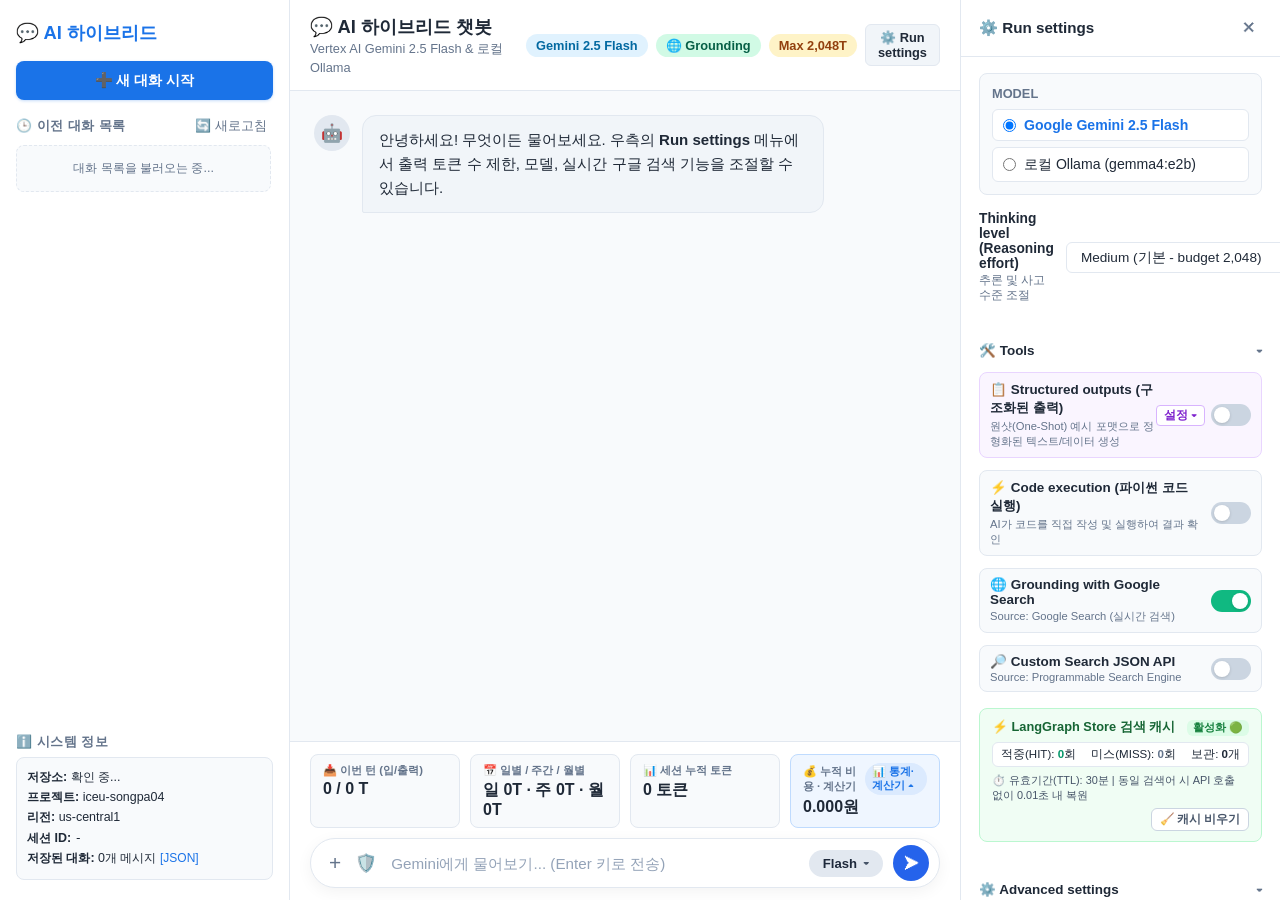
==== commit 461ac557: "feat: Add Gemini weather widget with SVG icons and token analytics dashboard - Implemented weather w" ====
--- a/templates/index.html
+++ b/templates/index.html
@@ -67,21 +67,168 @@
 
     <!-- 하단 토큰/비용 대시보드 및 입력창 -->
     <footer>
+      <!-- 모델별 누적 토큰 카운터 & 기간별(일별/주간별/월별) 사용량 & 비용 계산기 드로어 패널 -->
+      <div class="token-analytics-drawer" id="tokenAnalyticsDrawer" style="display: none;">
+        <div class="ta-header">
+          <div class="ta-title-wrap">
+            <span class="ta-title">📊 모델별 누적 토큰 카운터 &amp; 비용 계산기</span>
+            <div class="ta-mode-tabs">
+              <button type="button" class="ta-mode-btn active" id="taTabStats" onclick="switchTokenPanelView('stats')">📈 사용량 통계 (일/주/월)</button>
+              <button type="button" class="ta-mode-btn" id="taTabCalc" onclick="switchTokenPanelView('calc')">🧮 토큰·비용 계산기</button>
+            </div>
+          </div>
+          <div class="ta-header-right">
+            <div class="ta-period-tabs" id="taPeriodTabs">
+              <button type="button" class="ta-period-btn active" data-period="daily" onclick="changeTokenPeriod('daily')">일별 (오늘)</button>
+              <button type="button" class="ta-period-btn" data-period="weekly" onclick="changeTokenPeriod('weekly')">주간별 (7일)</button>
+              <button type="button" class="ta-period-btn" data-period="monthly" onclick="changeTokenPeriod('monthly')">월별 (30일)</button>
+              <button type="button" class="ta-period-btn" data-period="all" onclick="changeTokenPeriod('all')">전체 누적</button>
+            </div>
+            <button type="button" class="btn-ta-close" onclick="toggleTokenAnalyticsDrawer()" title="닫기">✕</button>
+          </div>
+        </div>
+
+        <!-- [뷰 1] 모델별 누적 토큰 & 일별/주간별/월별 사용량 통계 -->
+        <div class="ta-body" id="taViewStats">
+          <!-- 상단 일별/주간별/월별 요약 카드 4종 -->
+          <div class="ta-summary-cards">
+            <div class="ta-sum-card" onclick="changeTokenPeriod('daily')">
+              <div class="ta-sum-label">📅 오늘 (일별) 사용량</div>
+              <div class="ta-sum-val" id="sumDailyTokens">0 토큰</div>
+              <div class="ta-sum-sub" id="sumDailyCost">0.000원</div>
+            </div>
+            <div class="ta-sum-card" onclick="changeTokenPeriod('weekly')">
+              <div class="ta-sum-label">📆 최근 7일 (주간별)</div>
+              <div class="ta-sum-val" id="sumWeeklyTokens">0 토큰</div>
+              <div class="ta-sum-sub" id="sumWeeklyCost">0.000원</div>
+            </div>
+            <div class="ta-sum-card" onclick="changeTokenPeriod('monthly')">
+              <div class="ta-sum-label">🗓️ 최근 30일 (월별)</div>
+              <div class="ta-sum-val" id="sumMonthlyTokens">0 토큰</div>
+              <div class="ta-sum-sub" id="sumMonthlyCost">0.000원</div>
+            </div>
+            <div class="ta-sum-card highlight" onclick="changeTokenPeriod('all')">
+              <div class="ta-sum-label">🏆 전체 누적 총합</div>
+              <div class="ta-sum-val" id="sumAllTokens">0 토큰</div>
+              <div class="ta-sum-sub" id="sumAllCost">0.000원 ($0.00000)</div>
+            </div>
+          </div>
+
+          <div class="ta-tables-grid">
+            <!-- 좌측: 모델별 누적 토큰 카운터 표 -->
+            <div class="ta-table-box">
+              <div class="ta-box-title">🤖 모델별 누적 토큰 사용량 (<span id="taCurrentPeriodLabel">일별</span>)</div>
+              <table class="ta-table">
+                <thead>
+                  <tr>
+                    <th>모델명</th>
+                    <th>호출</th>
+                    <th>입력 토큰</th>
+                    <th>출력 토큰</th>
+                    <th>총 토큰</th>
+                    <th>누적 비용</th>
+                  </tr>
+                </thead>
+                <tbody id="taModelTableBody">
+                  <tr><td colspan="6" style="text-align:center; color:#94a3b8;">데이터를 불러오는 중...</td></tr>
+                </tbody>
+              </table>
+            </div>
+
+            <!-- 우측: 일별/주간별/월별 추이 내역 -->
+            <div class="ta-table-box">
+              <div class="ta-box-title">📊 기간별 사용 추이 (<span id="taTimelineLabel">최근 일별 기록</span>)</div>
+              <div class="ta-timeline-list" id="taTimelineList">
+                <div style="text-align:center; color:#94a3b8; padding:12px;">기록이 없습니다.</div>
+              </div>
+            </div>
+          </div>
+        </div>
+
+        <!-- [뷰 2] 모델별 토큰 & 비용 시뮬레이션 계산기 -->
+        <div class="ta-body" id="taViewCalc" style="display: none;">
+          <div class="calc-grid">
+            <!-- 좌측: 직접 토큰 수 입력 & 호출 횟수 시뮬레이터 -->
+            <div class="calc-card">
+              <div class="ta-box-title">🧮 모델별 토큰 비용 계산기 (시뮬레이터)</div>
+              <div class="calc-form-row">
+                <label>대상 모델 선택</label>
+                <select id="calcModelSelect" class="select-input" onchange="runTokenCalculator()">
+                  <option value="gemini-2.5-flash" selected>Gemini 2.5 Flash ($0.075 / $0.30 per 1M)</option>
+                  <option value="gemini-2.5-thinking">Gemini 2.5 사고 모델 High ($0.15 / $0.60 per 1M)</option>
+                  <option value="gemini-2.5-pro">Gemini 2.5 Pro ($1.25 / $5.00 per 1M)</option>
+                  <option value="ollama:gemma4:e2b">로컬 Ollama gemma4:e2b (무료 $0.00)</option>
+                </select>
+              </div>
+              <div class="calc-inputs-3col">
+                <div class="calc-field">
+                  <label>1회 평균 입력 토큰</label>
+                  <input type="number" id="calcInputTokens" class="num-box" style="width:100%;" value="1000" min="0" step="100" oninput="runTokenCalculator()">
+                </div>
+                <div class="calc-field">
+                  <label>1회 평균 출력 토큰</label>
+                  <input type="number" id="calcOutputTokens" class="num-box" style="width:100%;" value="1500" min="0" step="100" oninput="runTokenCalculator()">
+                </div>
+                <div class="calc-field">
+                  <label>일일 예상 질문 횟수</label>
+                  <input type="number" id="calcDailyCalls" class="num-box" style="width:100%;" value="20" min="1" step="5" oninput="runTokenCalculator()">
+                </div>
+              </div>
+              <div class="calc-result-grid">
+                <div class="calc-res-item">
+                  <span class="calc-res-label">1회 요청당 예상</span>
+                  <b class="calc-res-val" id="calcResSingle">0.000원 ($0.00000)</b>
+                </div>
+                <div class="calc-res-item">
+                  <span class="calc-res-label">일별 (1일) 예상 비용</span>
+                  <b class="calc-res-val" id="calcResDaily">0.00원</b>
+                </div>
+                <div class="calc-res-item">
+                  <span class="calc-res-label">주간별 (7일) 예상 비용</span>
+                  <b class="calc-res-val" id="calcResWeekly">0.00원</b>
+                </div>
+                <div class="calc-res-item highlight">
+                  <span class="calc-res-label">월별 (30일) 예상 비용</span>
+                  <b class="calc-res-val" id="calcResMonthly">0원 ($0.00)</b>
+                </div>
+              </div>
+            </div>
+
+            <!-- 우측: 텍스트 실시간 토큰 글자수/토큰수 측정기 -->
+            <div class="calc-card">
+              <div class="ta-box-title">✍️ 프롬프트 텍스트 토큰 추정기</div>
+              <textarea id="calcSampleText" class="textarea-sm" rows="4" placeholder="여기에 텍스트나 프롬프트를 붙여넣으면 예상 토큰 수와 입력 비용을 즉시 계산합니다..." oninput="estimateTextTokens()"></textarea>
+              <div class="calc-text-stats">
+                <span>글자 수: <b id="estCharCount">0</b>자</span>
+                <span>예상 토큰 수: <b id="estTokenCount" style="color:var(--primary);">0</b> 토큰</span>
+                <button type="button" class="preset-btn" onclick="applyEstimatedTokensToCalc()">👈 계산기 입력값으로 적용</button>
+              </div>
+            </div>
+          </div>
+        </div>
+      </div>
+
+      <!-- 하단 요약 메트릭 바 (클릭 시 상세 대시보드/계산기 열림) -->
       <div class="metrics-bar">
-        <div class="metric-card">
-          <div class="metric-label">📥 이번 턴 입력</div>
-          <div class="metric-val" id="metricLastInput">0 토큰</div>
-        </div>
-        <div class="metric-card">
-          <div class="metric-label">📤 이번 턴 출력</div>
-          <div class="metric-val" id="metricLastOutput">0 토큰</div>
-        </div>
-        <div class="metric-card">
+        <div class="metric-card" onclick="toggleTokenAnalyticsDrawer('stats')" title="클릭하여 모델별/기간별 상세 통계 열기">
+          <div class="metric-label">📥 이번 턴 (입/출력)</div>
+          <div class="metric-val" id="metricLastTurn">0 / 0 T</div>
+          <span style="display:none;" id="metricLastInput">0</span>
+          <span style="display:none;" id="metricLastOutput">0</span>
+        </div>
+        <div class="metric-card" onclick="toggleTokenAnalyticsDrawer('stats')" title="클릭하여 일별/주간별/월별 사용량 보기">
+          <div class="metric-label" id="metricPeriodTitle">📅 일별 / 주간 / 월별</div>
+          <div class="metric-val" id="metricPeriodSummary">일 0T · 주 0T · 월 0T</div>
+        </div>
+        <div class="metric-card" onclick="toggleTokenAnalyticsDrawer('stats')" title="클릭하여 모델별 누적 토큰 보기">
           <div class="metric-label">📊 세션 누적 토큰</div>
           <div class="metric-val" id="metricTotalTokens">0 토큰</div>
         </div>
-        <div class="metric-card">
-          <div class="metric-label">💰 누적 예상 비용</div>
+        <div class="metric-card metric-card-interactive" onclick="toggleTokenAnalyticsDrawer('calc')" title="클릭하여 모델별 토큰 카운터 & 비용 계산기 열기">
+          <div style="display:flex; justify-content:space-between; align-items:center;">
+            <div class="metric-label">💰 누적 비용 · 계산기</div>
+            <span class="btn-open-calc-badge">📊 통계·계산기 ▴</span>
+          </div>
           <div class="metric-val" id="metricTotalCost">0.000원</div>
         </div>
       </div>
--- a/static/css/style.css
+++ b/static/css/style.css
@@ -1386,3 +1386,574 @@
   overflow-x: auto;
   border-left: 3px solid #22c55e;
 }
+
+/* ==============================================================================
+   Gemini 웹 스타일 그래픽 날씨 위젯 (Weather Card)
+   ============================================================================== */
+.gemini-weather-card {
+  background: #ffffff;
+  border: 1px solid #e2e8f0;
+  border-radius: 20px;
+  padding: 24px 28px 20px;
+  margin-bottom: 14px;
+  color: #1f2937;
+  box-shadow: 0 2px 10px rgba(0, 0, 0, 0.04);
+  min-width: 540px;
+  max-width: 680px;
+  font-family: -apple-system, BlinkMacSystemFont, "Segoe UI", Roboto, "Noto Sans KR", sans-serif;
+  white-space: normal;
+}
+
+@media (max-width: 768px) {
+  .gemini-weather-card {
+    min-width: 100%;
+    padding: 18px 16px;
+  }
+}
+
+.gw-location-line {
+  font-size: 0.92rem;
+  font-weight: 500;
+  color: #1f2937;
+  margin-bottom: 12px;
+}
+
+.gw-hero-row {
+  display: flex;
+  align-items: flex-start;
+  gap: 14px;
+  margin-bottom: 14px;
+}
+
+.gw-main-icon {
+  display: flex;
+  align-items: center;
+  justify-content: center;
+  margin-top: 2px;
+}
+
+.gw-main-temp {
+  font-size: 3.3rem;
+  font-weight: 400;
+  line-height: 1.05;
+  color: #111827;
+  letter-spacing: -1px;
+}
+
+.gw-unit-toggle {
+  display: flex;
+  align-items: center;
+  gap: 6px;
+  margin-top: 4px;
+  font-size: 1rem;
+  color: #6b7280;
+}
+
+.gw-unit-btn {
+  background: none;
+  border: none;
+  padding: 0;
+  font-size: 1rem;
+  font-weight: 500;
+  color: #9ca3af;
+  cursor: pointer;
+  transition: color 0.15s ease;
+}
+
+.gw-unit-btn.active {
+  color: #111827;
+  font-weight: 600;
+}
+
+.gw-unit-btn:hover {
+  color: #374151;
+}
+
+.gw-unit-sep {
+  color: #cbd5e1;
+  font-size: 0.95rem;
+}
+
+.gw-mid-row {
+  display: flex;
+  align-items: flex-end;
+  justify-content: space-between;
+  gap: 16px;
+  margin-bottom: 24px;
+  flex-wrap: wrap;
+}
+
+.gw-summary-left {
+  display: flex;
+  flex-direction: column;
+  gap: 4px;
+}
+
+.gw-cond-text {
+  font-size: 1.15rem;
+  font-weight: 500;
+  color: #111827;
+}
+
+.gw-hl-text {
+  display: flex;
+  align-items: center;
+  gap: 12px;
+  font-size: 0.88rem;
+  color: #374151;
+}
+
+.gw-tabs-right {
+  display: flex;
+  align-items: center;
+  gap: 6px;
+}
+
+.gw-tab-btn {
+  background: transparent;
+  border: none;
+  border-radius: 9999px;
+  padding: 7px 16px;
+  font-size: 0.88rem;
+  font-weight: 500;
+  color: #4b5563;
+  cursor: pointer;
+  transition: all 0.15s ease;
+}
+
+.gw-tab-btn:hover {
+  background: #f3f4f6;
+  color: #111827;
+}
+
+.gw-tab-btn.active {
+  background: #f1f3f4;
+  color: #111827;
+  font-weight: 600;
+}
+
+.gw-hourly-strip {
+  display: flex;
+  align-items: center;
+  justify-content: space-between;
+  gap: 10px;
+  overflow-x: auto;
+  padding: 6px 2px 14px;
+}
+
+.gw-hourly-strip::-webkit-scrollbar {
+  height: 5px;
+}
+
+.gw-hourly-strip::-webkit-scrollbar-thumb {
+  background: #cbd5e1;
+  border-radius: 4px;
+}
+
+.gw-hour-col {
+  display: flex;
+  flex-direction: column;
+  align-items: center;
+  gap: 10px;
+  min-width: 58px;
+  flex: 1;
+}
+
+.gw-hour-time {
+  font-size: 0.84rem;
+  color: #374151;
+  white-space: nowrap;
+}
+
+.gw-hour-icon {
+  height: 34px;
+  display: flex;
+  align-items: center;
+  justify-content: center;
+}
+
+.gw-hour-pop {
+  font-size: 0.82rem;
+  font-weight: 500;
+  color: #2563eb;
+}
+
+.gw-hour-val {
+  font-size: 0.92rem;
+  font-weight: 500;
+  color: #111827;
+  margin-top: 4px;
+}
+
+.gw-provider-line {
+  font-size: 0.75rem;
+  color: #6b7280;
+  margin-top: 4px;
+}
+
+/* ==============================================================================
+   [4] 모델별 누적 토큰 카운터 & 기간별(일별/주간별/월별) 사용량 & 비용 계산기 스타일
+   ============================================================================== */
+.metric-card {
+  cursor: pointer;
+  transition: all 0.15s ease;
+}
+
+.metric-card:hover {
+  border-color: #93c5fd;
+  background: #f1f5f9;
+}
+
+.metric-card-interactive {
+  background: #eff6ff;
+  border-color: #bfdbfe;
+}
+
+.btn-open-calc-badge {
+  font-size: 0.68rem;
+  font-weight: 700;
+  color: var(--primary);
+  background: #dbeafe;
+  padding: 2px 7px;
+  border-radius: 999px;
+}
+
+.token-analytics-drawer {
+  background: #ffffff;
+  border: 1.5px solid #cbd5e1;
+  border-radius: 14px;
+  padding: 14px 16px;
+  margin-bottom: 6px;
+  box-shadow: 0 -6px 24px rgba(15, 23, 42, 0.08);
+  display: flex;
+  flex-direction: column;
+  gap: 12px;
+  max-height: 410px;
+  overflow-y: auto;
+}
+
+.ta-header {
+  display: flex;
+  align-items: center;
+  justify-content: space-between;
+  flex-wrap: wrap;
+  gap: 10px;
+  border-bottom: 1px solid #e2e8f0;
+  padding-bottom: 10px;
+}
+
+.ta-title-wrap {
+  display: flex;
+  align-items: center;
+  gap: 14px;
+  flex-wrap: wrap;
+}
+
+.ta-title {
+  font-size: 0.92rem;
+  font-weight: 700;
+  color: #0f172a;
+}
+
+.ta-mode-tabs {
+  display: flex;
+  background: #f1f5f9;
+  padding: 3px;
+  border-radius: 8px;
+  gap: 4px;
+}
+
+.ta-mode-btn {
+  border: none;
+  background: transparent;
+  padding: 4px 10px;
+  border-radius: 6px;
+  font-size: 0.76rem;
+  font-weight: 600;
+  color: #475569;
+  cursor: pointer;
+  transition: all 0.15s;
+}
+
+.ta-mode-btn.active {
+  background: #ffffff;
+  color: var(--primary);
+  box-shadow: 0 1px 3px rgba(0, 0, 0, 0.08);
+}
+
+.ta-header-right {
+  display: flex;
+  align-items: center;
+  gap: 10px;
+}
+
+.ta-period-tabs {
+  display: flex;
+  gap: 4px;
+}
+
+.ta-period-btn {
+  background: #f8fafc;
+  border: 1px solid #cbd5e1;
+  padding: 4px 10px;
+  border-radius: 999px;
+  font-size: 0.74rem;
+  font-weight: 600;
+  color: #475569;
+  cursor: pointer;
+  transition: all 0.15s;
+}
+
+.ta-period-btn:hover {
+  background: #e2e8f0;
+}
+
+.ta-period-btn.active {
+  background: var(--primary);
+  color: #ffffff;
+  border-color: var(--primary);
+}
+
+.btn-ta-close {
+  background: none;
+  border: none;
+  font-size: 1rem;
+  color: #64748b;
+  cursor: pointer;
+  padding: 2px 6px;
+  border-radius: 4px;
+}
+
+.btn-ta-close:hover {
+  background: #f1f5f9;
+  color: #0f172a;
+}
+
+.ta-body {
+  display: flex;
+  flex-direction: column;
+  gap: 12px;
+}
+
+.ta-summary-cards {
+  display: grid;
+  grid-template-columns: repeat(4, 1fr);
+  gap: 10px;
+}
+
+.ta-sum-card {
+  background: #f8fafc;
+  border: 1px solid #e2e8f0;
+  border-radius: 8px;
+  padding: 8px 12px;
+  cursor: pointer;
+  transition: all 0.15s;
+}
+
+.ta-sum-card:hover {
+  border-color: #93c5fd;
+  background: #f1f5f9;
+}
+
+.ta-sum-card.highlight {
+  background: #f0fdf4;
+  border-color: #bbf7d0;
+}
+
+.ta-sum-label {
+  font-size: 0.7rem;
+  color: #64748b;
+  font-weight: 600;
+}
+
+.ta-sum-val {
+  font-size: 0.95rem;
+  font-weight: 700;
+  color: #0f172a;
+  margin-top: 2px;
+}
+
+.ta-sum-sub {
+  font-size: 0.72rem;
+  color: #059669;
+  font-weight: 600;
+  margin-top: 1px;
+}
+
+.ta-tables-grid {
+  display: grid;
+  grid-template-columns: 1.35fr 1fr;
+  gap: 12px;
+}
+
+@media (max-width: 1100px) {
+  .ta-tables-grid, .calc-grid {
+    grid-template-columns: 1fr;
+  }
+}
+
+.ta-table-box, .calc-card {
+  background: #f8fafc;
+  border: 1px solid #e2e8f0;
+  border-radius: 8px;
+  padding: 10px 12px;
+  display: flex;
+  flex-direction: column;
+  gap: 8px;
+}
+
+.ta-box-title {
+  font-size: 0.78rem;
+  font-weight: 700;
+  color: #334155;
+}
+
+.ta-table {
+  width: 100%;
+  border-collapse: collapse;
+  font-size: 0.76rem;
+}
+
+.ta-table th {
+  text-align: left;
+  color: #64748b;
+  font-weight: 600;
+  padding: 5px 6px;
+  border-bottom: 1px solid #cbd5e1;
+}
+
+.ta-table td {
+  padding: 6px 6px;
+  border-bottom: 1px solid #e2e8f0;
+  color: #1e293b;
+}
+
+.model-tag-pill {
+  display: inline-block;
+  background: #e0f2fe;
+  color: #0369a1;
+  font-weight: 600;
+  padding: 2px 7px;
+  border-radius: 6px;
+  font-size: 0.72rem;
+}
+
+.ta-timeline-list {
+  display: flex;
+  flex-direction: column;
+  gap: 6px;
+  max-height: 150px;
+  overflow-y: auto;
+}
+
+.ta-time-row {
+  display: flex;
+  align-items: center;
+  gap: 8px;
+  font-size: 0.74rem;
+}
+
+.ta-time-date {
+  width: 90px;
+  font-weight: 600;
+  color: #334155;
+  flex-shrink: 0;
+}
+
+.ta-time-bar-wrap {
+  flex: 1;
+  height: 8px;
+  background: #e2e8f0;
+  border-radius: 999px;
+  overflow: hidden;
+}
+
+.ta-time-bar {
+  height: 100%;
+  background: linear-gradient(90deg, #3b82f6, #2563eb);
+  border-radius: 999px;
+}
+
+.ta-time-meta {
+  width: 145px;
+  text-align: right;
+  font-size: 0.72rem;
+  color: #475569;
+  flex-shrink: 0;
+}
+
+/* 계산기 뷰 */
+.calc-grid {
+  display: grid;
+  grid-template-columns: 1.3fr 1fr;
+  gap: 12px;
+}
+
+.calc-form-row {
+  display: flex;
+  align-items: center;
+  justify-content: space-between;
+  gap: 10px;
+  font-size: 0.78rem;
+  font-weight: 600;
+}
+
+.calc-inputs-3col {
+  display: grid;
+  grid-template-columns: repeat(3, 1fr);
+  gap: 8px;
+}
+
+.calc-field {
+  display: flex;
+  flex-direction: column;
+  gap: 3px;
+  font-size: 0.72rem;
+  color: #475569;
+  font-weight: 600;
+}
+
+.calc-result-grid {
+  display: grid;
+  grid-template-columns: repeat(4, 1fr);
+  gap: 8px;
+  margin-top: 2px;
+}
+
+.calc-res-item {
+  background: #ffffff;
+  border: 1px solid #cbd5e1;
+  border-radius: 6px;
+  padding: 6px 8px;
+  display: flex;
+  flex-direction: column;
+  gap: 2px;
+}
+
+.calc-res-item.highlight {
+  background: #eff6ff;
+  border-color: #93c5fd;
+}
+
+.calc-res-label {
+  font-size: 0.68rem;
+  color: #64748b;
+}
+
+.calc-res-val {
+  font-size: 0.8rem;
+  color: #0f172a;
+}
+
+.calc-text-stats {
+  display: flex;
+  align-items: center;
+  justify-content: space-between;
+  flex-wrap: wrap;
+  gap: 8px;
+  font-size: 0.76rem;
+  color: #334155;
+  margin-top: 2px;
+}
+
+
